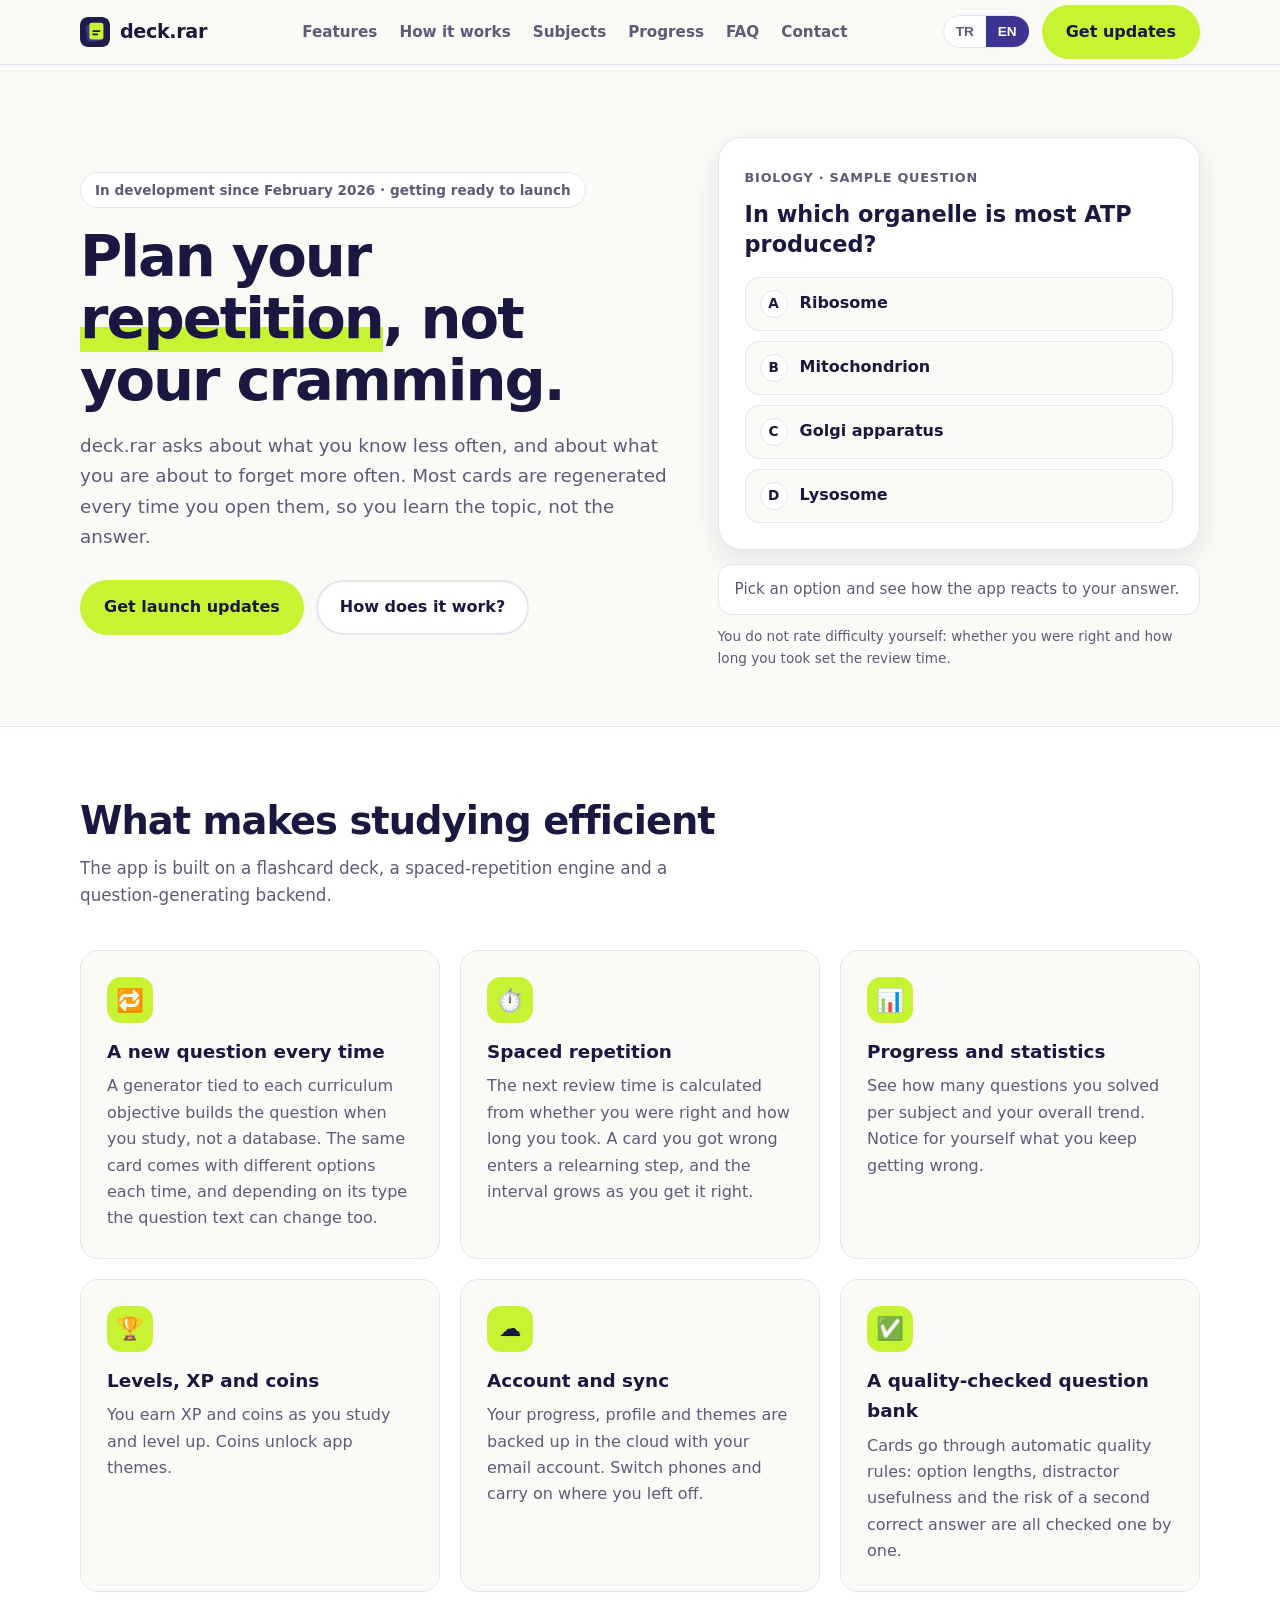
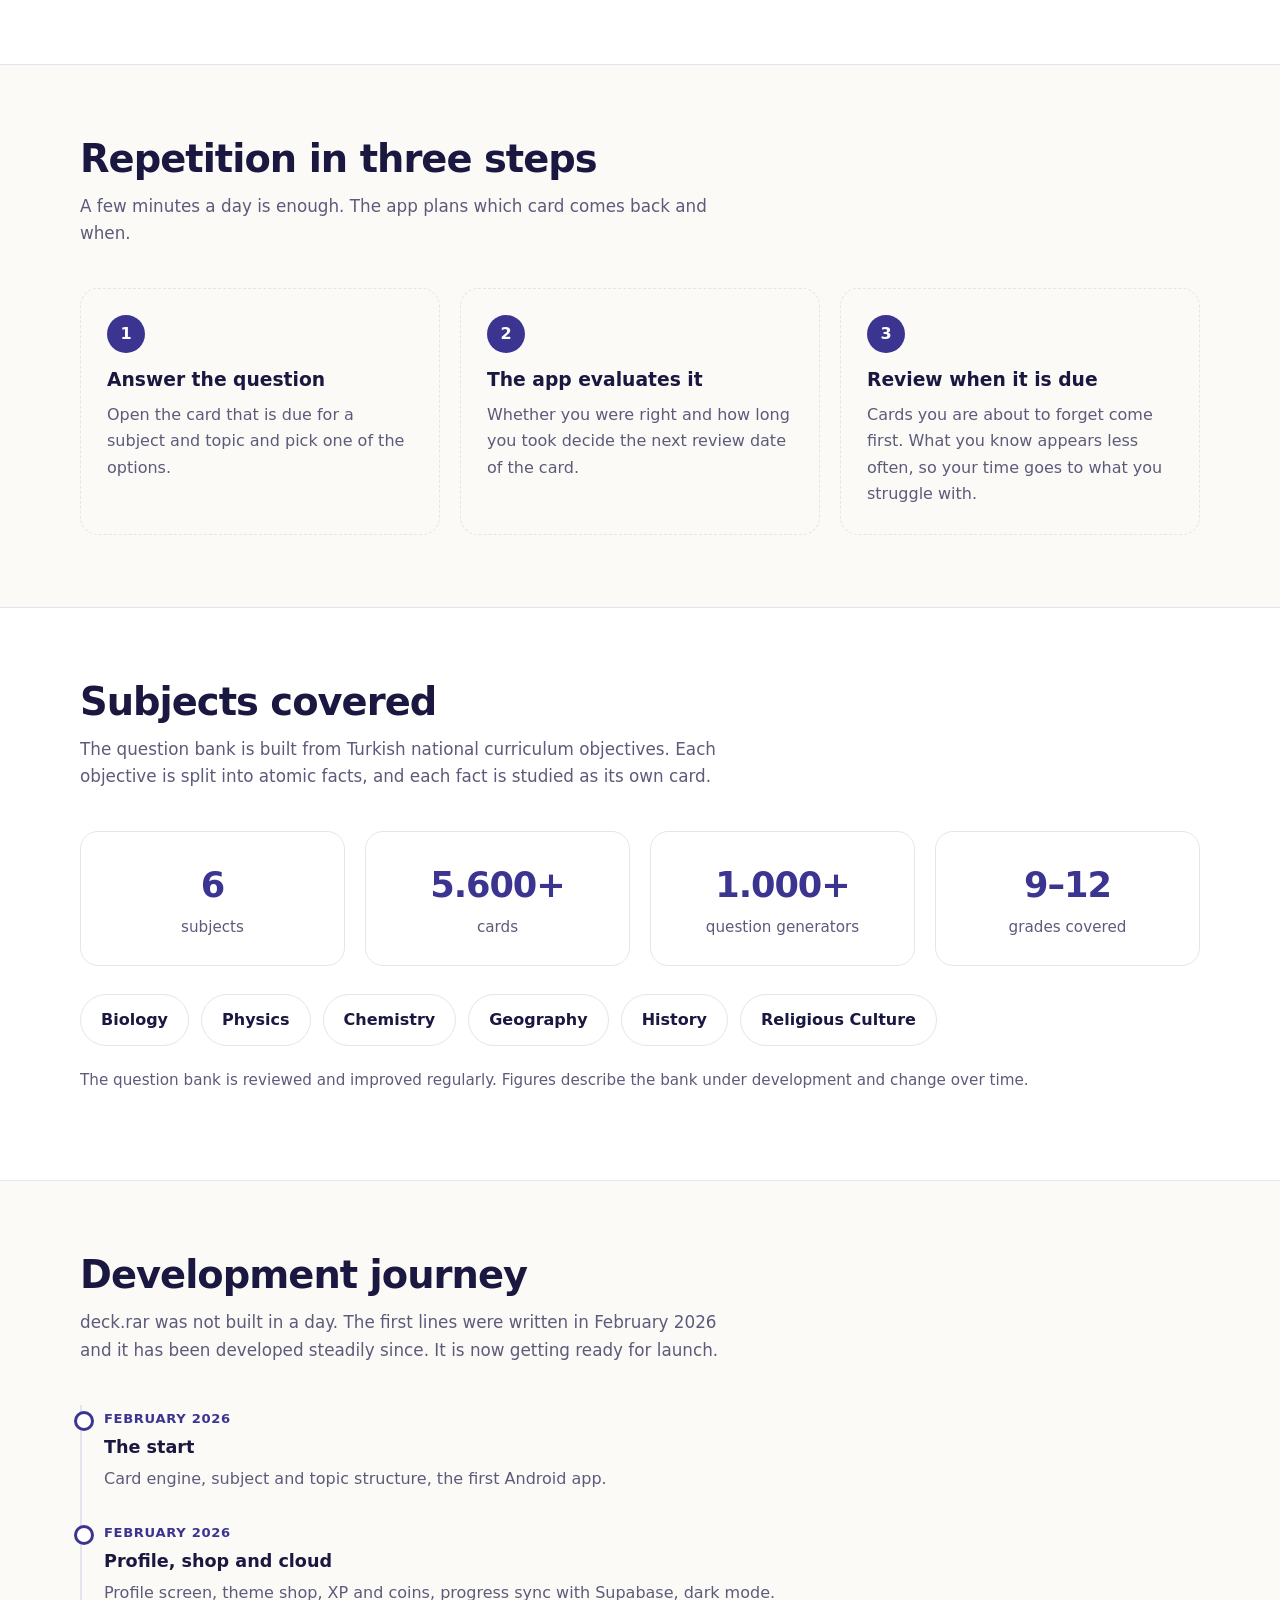
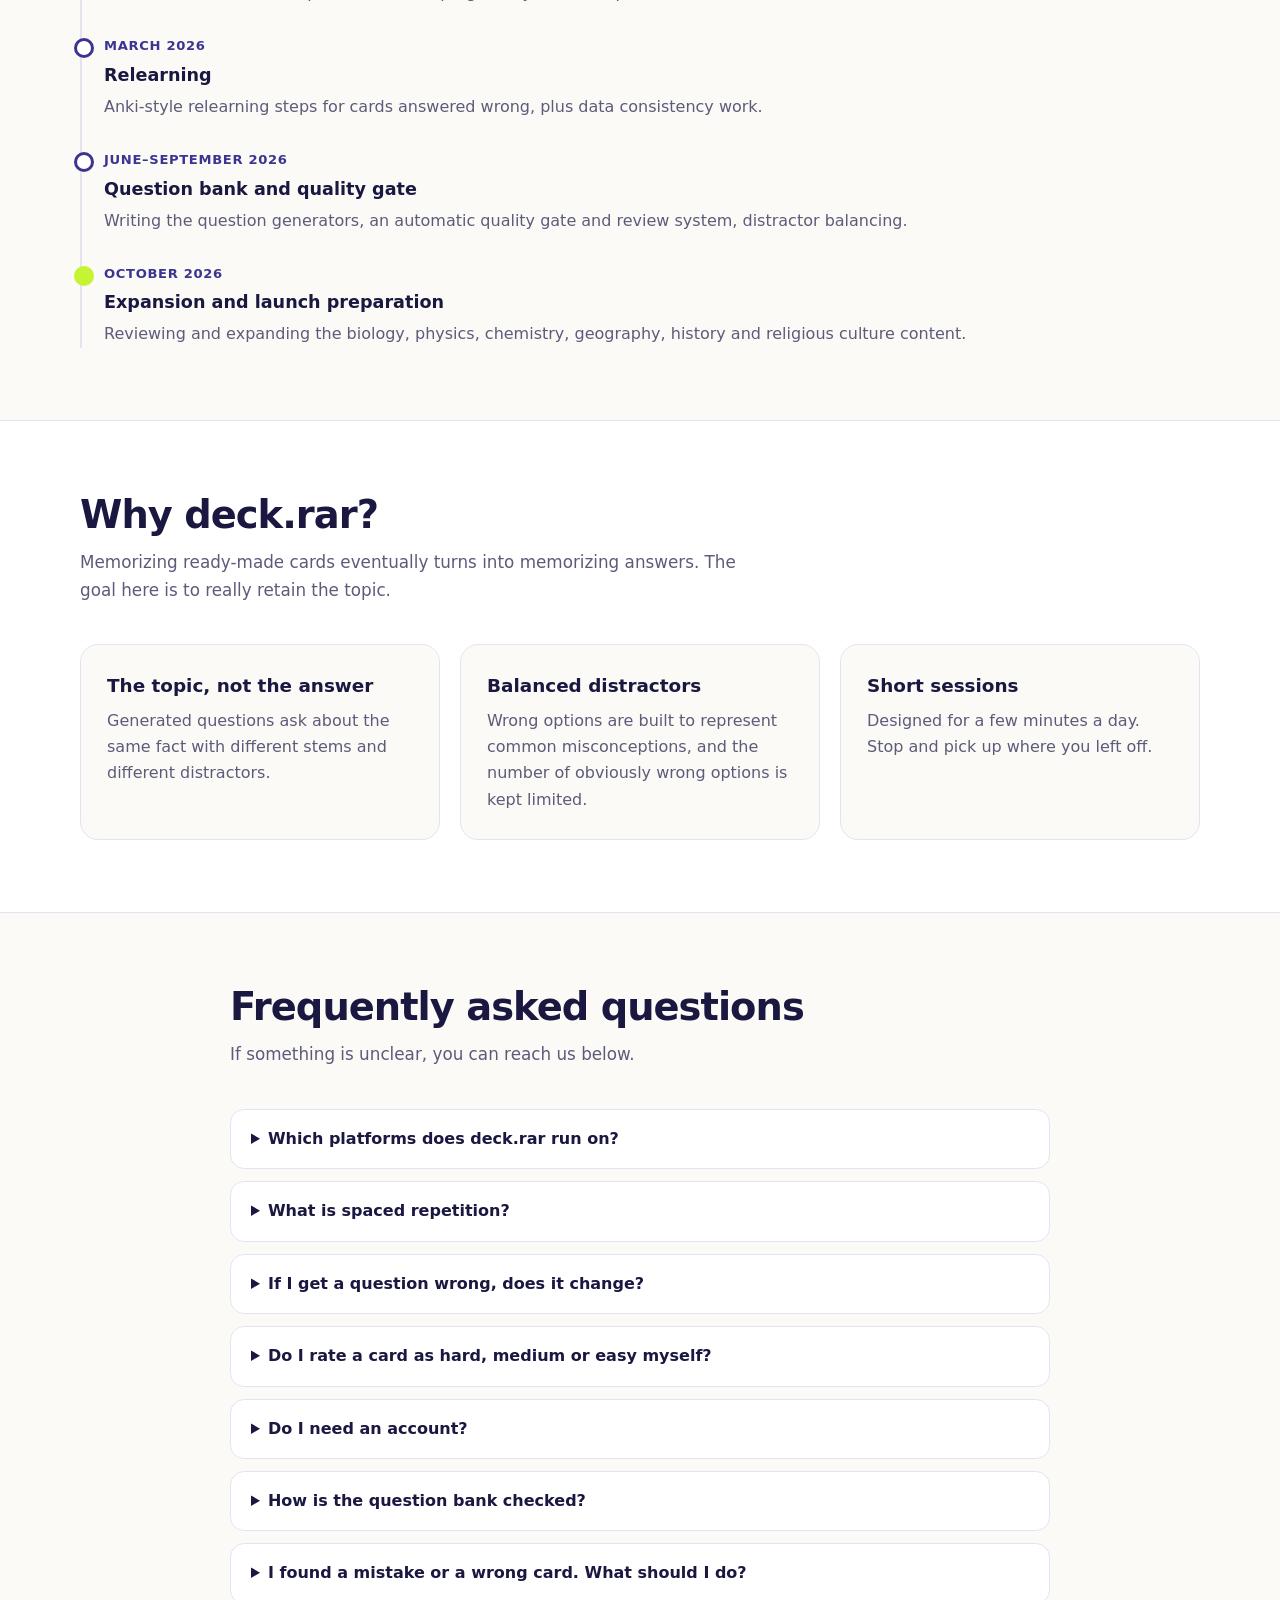
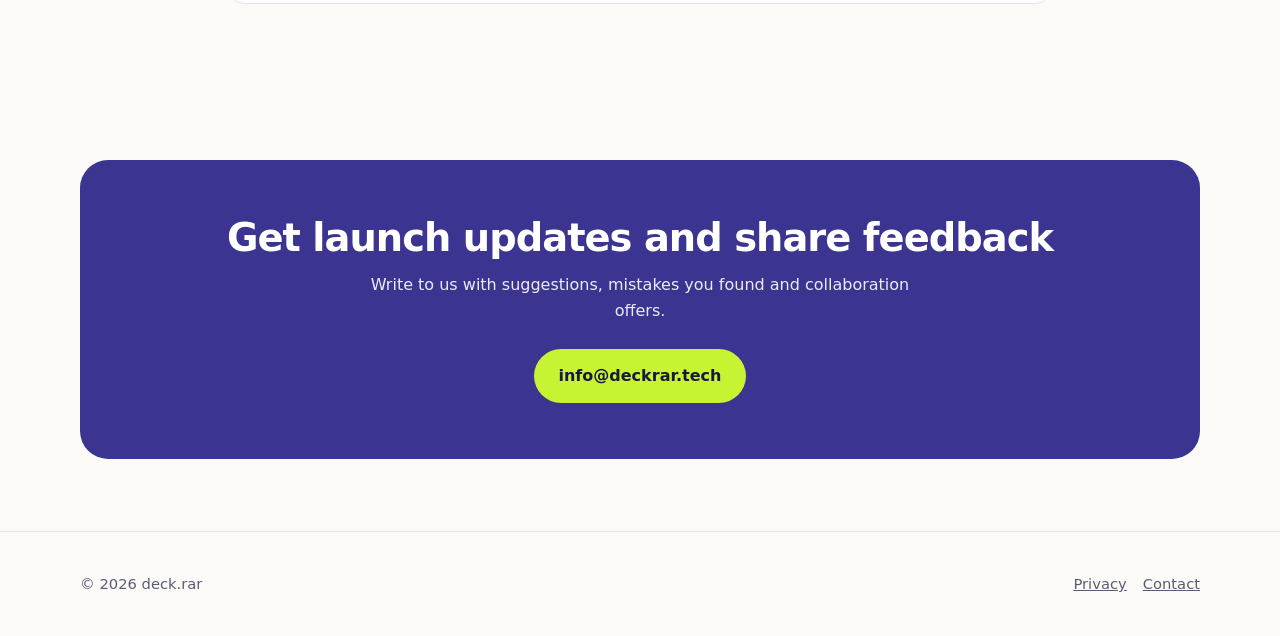
==== index.html @ 6bd80e9c "deck.rar tanıtım sitesi (TR/EN) Co-Authored-By: Claude Sonnet 5.5 <noreply@anthropic.com>" ====
<!doctype html>
<html lang="tr">
<head>
<meta charset="utf-8">
<meta name="viewport" content="width=device-width,initial-scale=1">
<title>deck.rar · YKS için aralıklı tekrar kartları</title>
<meta name="description" content="deck.rar, YKS'ye hazırlananlar için her seferinde yeniden üretilen sorularla aralıklı tekrar yapan Android flashcard uygulamasıdır.">
<link rel="icon" href="favicon.svg" type="image/svg+xml">
<link rel="canonical" href="https://deckrar.tech/">
<meta property="og:title" content="deck.rar · YKS için aralıklı tekrar kartları">
<meta property="og:description" content="Her tekrarda yeniden üretilen sorular, aralıklı tekrar, ilerleme takibi.">
<meta property="og:type" content="website">
<meta property="og:url" content="https://deckrar.tech/">
<link rel="stylesheet" href="style.css">
<script src="i18n.js" defer></script>
</head>
<body>
<header class="nav">
  <div class="wrap">
    <a class="logo" href="#top"><img src="favicon.svg" alt="">deck.rar</a>
    <nav><ul>
      <li><a href="#ozellikler" data-i18n="nav.features">Özellikler</a></li>
      <li><a href="#nasil" data-i18n="nav.how">Nasıl çalışır</a></li>
      <li><a href="#dersler" data-i18n="nav.subjects">Dersler</a></li>
      <li><a href="#gelisim" data-i18n="nav.journey">Gelişim</a></li>
      <li><a href="#sss" data-i18n="nav.faq">SSS</a></li>
      <li><a href="#iletisim" data-i18n="nav.contact">İletişim</a></li>
    </ul></nav>
    <div class="nav-right">
      <div class="lang" role="group" aria-label="Language">
        <button type="button" data-lang-btn="tr" aria-pressed="true">TR</button>
        <button type="button" data-lang-btn="en" aria-pressed="false">EN</button>
      </div>
      <a class="btn btn-primary" href="#iletisim" data-i18n="nav.cta">Haberdar ol</a>
    </div>
  </div>
</header>

<main id="top" class="wrap">
  <div class="hero">
    <div>
      <span class="eyebrow" data-i18n="hero.badge">Şubat 2026'dan beri geliştiriliyor · yayına hazırlanıyor</span>
      <h1><span data-i18n="hero.h1a">Ezberi değil, </span><em data-i18n="hero.h1b">tekrarı</em><span data-i18n="hero.h1c"> planla.</span></h1>
      <p class="lead" data-i18n="hero.lead">deck.rar, bildiğin konuyu seyrek, unutmaya yaklaştığın konuyu sık sorar. Kartların çoğu her açılışta yeniden üretilir, böylece cevabı değil konuyu öğrenirsin.</p>
      <div class="cta">
        <a class="btn btn-primary" href="#iletisim" data-i18n="hero.cta1">Gelişmelerden haberdar ol</a>
        <a class="btn btn-ghost" href="#nasil" data-i18n="hero.cta2">Nasıl çalışır?</a>
      </div>
    </div>
    <div class="demo">
      <div class="qcard" id="qcard">
        <span class="tag" data-i18n="demo.tag">Biyoloji · örnek soru</span>
        <p class="q" data-i18n="demo.q">ATP en çok hangi organelde üretilir?</p>
        <div class="opts" id="opts">
          <button type="button" class="opt" data-ok="0"><b>A</b><span data-i18n="demo.o1">Ribozom</span></button>
          <button type="button" class="opt" data-ok="1"><b>B</b><span data-i18n="demo.o2">Mitokondri</span></button>
          <button type="button" class="opt" data-ok="0"><b>C</b><span data-i18n="demo.o3">Golgi cisimciği</span></button>
          <button type="button" class="opt" data-ok="0"><b>D</b><span data-i18n="demo.o4">Lizozom</span></button>
        </div>
      </div>
      <div class="result" id="result" aria-live="polite" data-i18n="demo.idle">Bir şık seç. Uygulamanın cevabına nasıl tepki verdiğini gör.</div>
      <p class="rate-note" data-i18n="demo.note">Zorluğu sen işaretlemezsin: cevabın doğruluğu ve süresi tekrar zamanını belirler.</p>
    </div>
  </div>
</main>

<section class="alt" id="ozellikler">
  <div class="wrap">
    <h2 data-i18n="feat.h2">Çalışmayı verimli yapan şeyler</h2>
    <p class="sub" data-i18n="feat.sub">Uygulamanın temelinde kart destesi, aralıklı tekrar motoru ve soru üreten bir altyapı var.</p>
    <div class="grid">
      <div class="feat"><div class="ico">🔁</div><h3 data-i18n="f1.h">Her seferinde yeni soru</h3><p data-i18n="f1.p">Soruyu veritabanı değil, kazanıma bağlı bir üretici kod çalışma anında oluşturur. Aynı kart her açılışta farklı şıklarla gelir, kartın türüne göre soru metni de değişebilir.</p></div>
      <div class="feat"><div class="ico">⏱️</div><h3 data-i18n="f2.h">Aralıklı tekrar</h3><p data-i18n="f2.p">Her cevabın doğruluğuna ve süresine göre bir sonraki tekrar zamanı hesaplanır. Yanlış bildiğin kart yeniden öğrenme adımına girer, doğru bildikçe aralık uzar.</p></div>
      <div class="feat"><div class="ico">📊</div><h3 data-i18n="f3.h">İlerleme ve istatistik</h3><p data-i18n="f3.p">Ders bazında çözülen soru sayısını ve genel gidişini ekranda gör. Neyi sık yanlış yaptığını kendin fark et.</p></div>
      <div class="feat"><div class="ico">🏆</div><h3 data-i18n="f4.h">Seviye, XP ve coin</h3><p data-i18n="f4.p">Çalıştıkça XP ve coin kazanırsın, seviye atlarsın. Coin ile uygulama temalarını açabilirsin.</p></div>
      <div class="feat"><div class="ico">☁️</div><h3 data-i18n="f5.h">Hesap ve senkronizasyon</h3><p data-i18n="f5.p">E-posta hesabınla ilerlemen, profilin ve temaların bulutta yedeklenir. Telefon değiştirsen de kaldığın yerden devam edersin.</p></div>
      <div class="feat"><div class="ico">✅</div><h3 data-i18n="f6.h">Kalite kontrollü soru bankası</h3><p data-i18n="f6.p">Kartlar otomatik kalite kurallarından geçer: şık uzunlukları, çeldirici işlevi, ikinci doğru cevap riski gibi sorunlar tek tek denetlenir.</p></div>
    </div>
  </div>
</section>

<section id="nasil">
  <div class="wrap">
    <h2 data-i18n="how.h2">Üç adımda tekrar</h2>
    <p class="sub" data-i18n="how.sub">Her gün birkaç dakika yeter. Hangi kartın ne zaman geleceğini uygulama planlar.</p>
    <div class="steps">
      <div class="step"><h3 data-i18n="s1.h">Soruyu çöz</h3><p data-i18n="s1.p">Ders ve konuya göre sana sıra gelen kartı aç, şıklardan birini seç.</p></div>
      <div class="step"><h3 data-i18n="s2.h">Uygulama değerlendirir</h3><p data-i18n="s2.p">Doğru ya da yanlış olması ve ne kadar sürede cevapladığın, kartın bir sonraki tekrar tarihini belirler.</p></div>
      <div class="step"><h3 data-i18n="s3.h">Zamanı gelince tekrarla</h3><p data-i18n="s3.p">Unutmaya yaklaştığın kartlar öne gelir. Bildiklerin seyrekleşir, çalışma süren zorlandığın konulara gider.</p></div>
    </div>
  </div>
</section>

<section class="alt" id="dersler">
  <div class="wrap">
    <h2 data-i18n="sub.h2">Kapsanan dersler</h2>
    <p class="sub" data-i18n="sub.sub">Soru bankası MEB kazanımlarına göre kurulur. Her kazanım atomik olgulara bölünür ve bu olguların her biri ayrı bir kart olarak çalışılır.</p>
    <div class="stats">
      <div class="stat"><b>6</b><span data-i18n="st1">ders</span></div>
      <div class="stat"><b>5.600+</b><span data-i18n="st2">kart</span></div>
      <div class="stat"><b>1.000+</b><span data-i18n="st3">soru üretici</span></div>
      <div class="stat"><b>9–12</b><span data-i18n="st4">sınıf kazanımları</span></div>
    </div>
    <div class="chips" style="margin-top:28px">
      <span class="chip" data-i18n="sub.bio">Biyoloji</span><span class="chip" data-i18n="sub.phy">Fizik</span><span class="chip" data-i18n="sub.chem">Kimya</span>
      <span class="chip" data-i18n="sub.geo">Coğrafya</span><span class="chip" data-i18n="sub.hist">Tarih</span><span class="chip" data-i18n="sub.rel">Din Kültürü</span>
    </div>
    <p class="note" data-i18n="sub.note">Soru bankası düzenli olarak denetlenip iyileştirilir. Sayılar geliştirme aşamasındaki bankaya aittir ve zamanla değişir.</p>
  </div>
</section>

<section id="gelisim">
  <div class="wrap">
    <h2 data-i18n="j.h2">Gelişim süreci</h2>
    <p class="sub" data-i18n="j.sub">deck.rar bir günde yapılmış bir proje değil. İlk satırları Şubat 2026'da yazıldı ve düzenli olarak geliştirilmeye devam ediyor. Şu anda yayına hazırlık aşamasında.</p>
    <ol class="timeline">
      <li><span class="when" data-i18n="j1.d">Şubat 2026</span><h3 data-i18n="j1.h">Başlangıç</h3><p data-i18n="j1.p">Kart motoru, ders ve konu yapısı, ilk Android uygulaması.</p></li>
      <li><span class="when" data-i18n="j2.d">Şubat 2026</span><h3 data-i18n="j2.h">Profil, mağaza ve bulut</h3><p data-i18n="j2.p">Profil ekranı, tema mağazası, XP ve coin, Supabase ile ilerleme senkronizasyonu, koyu tema.</p></li>
      <li><span class="when" data-i18n="j3.d">Mart 2026</span><h3 data-i18n="j3.h">Yeniden öğrenme</h3><p data-i18n="j3.p">Yanlış bilinen kartlar için Anki tarzı yeniden öğrenme adımları ve veri tutarlılığı çalışmaları.</p></li>
      <li><span class="when" data-i18n="j4.d">Haziran–Eylül 2026</span><h3 data-i18n="j4.h">Soru bankası ve kalite kapısı</h3><p data-i18n="j4.p">Soru üreticilerinin yazılması, otomatik kalite kapısı ve inceleme sistemi, çeldirici dengeleme.</p></li>
      <li class="now"><span class="when" data-i18n="j5.d">Ekim 2026</span><h3 data-i18n="j5.h">Genişleme ve yayına hazırlık</h3><p data-i18n="j5.p">Biyoloji, fizik, kimya, coğrafya, tarih ve din kültürü içeriğinin denetimi ve genişletilmesi.</p></li>
    </ol>
  </div>
</section>

<section class="alt" id="neden">
  <div class="wrap">
    <h2 data-i18n="why.h2">Neden deck.rar?</h2>
    <p class="sub" data-i18n="why.sub">Hazır kartı ezberlemek bir noktada cevabı ezberlemeye dönüşür. Burada amaç konuyu gerçekten tutmak.</p>
    <div class="grid">
      <div class="feat"><h3 data-i18n="w1.h">Cevap değil konu</h3><p data-i18n="w1.p">Üretilen sorular aynı olguyu farklı köklerle ve farklı çeldiricilerle sorar.</p></div>
      <div class="feat"><h3 data-i18n="w2.h">Dengeli çeldiriciler</h3><p data-i18n="w2.p">Yanlış şıklar bilinen yanılgıları temsil edecek şekilde kurulur, "bariz yanlış" şık sayısı sınırlı tutulur.</p></div>
      <div class="feat"><h3 data-i18n="w3.h">Kısa oturumlar</h3><p data-i18n="w3.p">Günlük birkaç dakikalık çalışma için tasarlandı. Bırakıp kaldığın yerden devam edersin.</p></div>
    </div>
  </div>
</section>

<section id="sss">
  <div class="wrap" style="max-width:820px">
    <h2 data-i18n="faq.h2">Sık sorulanlar</h2>
    <p class="sub" data-i18n="faq.sub">Aklına takılan bir şey varsa aşağıdan ulaşabilirsin.</p>
    <details><summary data-i18n="q1">deck.rar hangi platformlarda çalışıyor?</summary><p data-i18n="a1">Şu an Android için geliştirilmektedir ve yayına hazırlanmaktadır. Çıkış duyurusu ve mağaza bağlantısı hazır olduğunda bu sayfada yer alacak.</p></details>
    <details><summary data-i18n="q2">Aralıklı tekrar nedir?</summary><p data-i18n="a2">Bir bilgiyi unutmaya yaklaştığın anda tekrar etmeye dayanan bir çalışma yöntemidir. Uygulama, cevabının doğruluğuna ve süresine göre her kartın bir sonraki gösterim zamanını hesaplar.</p></details>
    <details><summary data-i18n="q3">Yanlış bilirsem soru değişiyor mu?</summary><p data-i18n="a3">Kart aynı oturumda yeniden sorulur ve tekrar öğrenme aşamasına girer. Kart yeniden üretildiği için şıklar yeniden karışır. Soru metninin de değişip değişmeyeceği kartın türüne bağlıdır: bazı kartlar sabit bir soruyu, bazıları her seferinde farklı üretilmiş bir soruyu sorar.</p></details>
    <details><summary data-i18n="q4">Zor, orta, kolay seçeneğini ben mi işaretliyorum?</summary><p data-i18n="a4">Hayır. Cevabın doğru olup olmadığı ve ne kadar sürede verdiğin, kartın bir sonraki tekrar zamanını belirler.</p></details>
    <details><summary data-i18n="q5">Hesap açmam gerekiyor mu?</summary><p data-i18n-html="a5h">E-posta hesabı ilerlemeni, profilini ve temalarını bulutta yedeklemek için kullanılır. Ayrıntılar için <a href="gizlilik.html">gizlilik sayfasına</a> bakabilirsin.</p></details>
    <details><summary data-i18n="q6">Soru bankası nasıl denetleniyor?</summary><p data-i18n="a6">Kartlar otomatik kalite kurallarından geçer: şık uzunlukları, çeldirici işlevi, mutlak sözcük kullanımı gibi ölçütler her kart için kontrol edilir. Ayrıca kartlar anlamsal olarak da incelenir. Bir hata bulursan bize yaz.</p></details>
    <details><summary data-i18n="q7">Hata ya da yanlış bir kart gördüm, ne yapayım?</summary><p data-i18n-html="a7h">Kartın dersini, konusunu ve ekranda gördüğün metni <a href="mailto:info@deckrar.tech">info@deckrar.tech</a> adresine gönder, inceleyelim.</p></details>
  </div>
</section>

<section id="iletisim">
  <div class="wrap">
    <div class="final">
      <h2 data-i18n="c.h2">Çıkıştan haberdar ol, geri bildirimini paylaş</h2>
      <p data-i18n="c.p">Öneriler, bulduğun hatalar ve iş birliği teklifleri için bize yaz.</p>
      <a class="btn btn-primary" href="mailto:info@deckrar.tech">info@deckrar.tech</a>
    </div>
  </div>
</section>

<footer>
  <div class="wrap">
    <span>© <span id="yil">2026</span> deck.rar</span>
    <span><a href="gizlilik.html" data-i18n="foot.priv">Gizlilik</a><a href="#iletisim" data-i18n="foot.contact">İletişim</a></span>
  </div>
</footer>

<script>
(function(){
  var res=document.getElementById('result'), opts=document.querySelectorAll('.opt'), state='idle';
  function show(){
    var k=state==='right'?'demo.right':state==='wrong'?'demo.wrong':'demo.idle';
    res.textContent=window.DR?window.DR.t(k):res.textContent;
    res.className='result'+(state==='idle'?'':' '+state);
  }
  opts.forEach(function(o){
    o.addEventListener('click',function(){
      opts.forEach(function(x){x.classList.remove('right','wrong')});
      var ok=o.dataset.ok==='1';
      o.classList.add(ok?'right':'wrong');
      if(!ok){opts.forEach(function(x){if(x.dataset.ok==='1')x.classList.add('right')})}
      state=ok?'right':'wrong'; show();
    });
  });
  document.addEventListener('langchange',show);
  document.getElementById('yil').textContent=new Date().getFullYear();
})();
</script>
</body>
</html>
---- style.css ----
:root{--bg:#fbfaf6;--surface:#fff;--ink:#1a1840;--muted:#5d5b7a;--line:#e6e3f0;--brand:#3b3591;--brand-ink:#fff;--accent:#c6f432;--accent-ink:#1a1840;--shadow:0 10px 30px rgba(31,27,77,.10);--radius:18px}
@media (prefers-color-scheme:dark){:root:not([data-theme="light"]){--bg:#12112b;--surface:#1b1a3d;--ink:#f1f0fb;--muted:#a9a7c9;--line:#2c2a58;--brand:#8e87ff;--brand-ink:#12112b;--accent:#c6f432;--accent-ink:#12112b;--shadow:0 10px 30px rgba(0,0,0,.35)}}
:root[data-theme="dark"]{--bg:#12112b;--surface:#1b1a3d;--ink:#f1f0fb;--muted:#a9a7c9;--line:#2c2a58;--brand:#8e87ff;--brand-ink:#12112b;--accent:#c6f432;--accent-ink:#12112b;--shadow:0 10px 30px rgba(0,0,0,.35)}
*{box-sizing:border-box}html{scroll-behavior:smooth}
body{margin:0;background:var(--bg);color:var(--ink);font:16px/1.65 system-ui,-apple-system,"Segoe UI",Roboto,sans-serif;-webkit-font-smoothing:antialiased}
a{color:var(--brand)}img,svg{max-width:100%}
.wrap{width:min(1120px,100% - 32px);margin-inline:auto}
header.nav{position:sticky;top:0;z-index:10;background:color-mix(in srgb,var(--bg) 88%,transparent);backdrop-filter:blur(10px);border-bottom:1px solid var(--line)}
.nav .wrap{display:flex;align-items:center;justify-content:space-between;height:64px;gap:16px}
.logo{display:flex;align-items:center;gap:10px;font-weight:800;font-size:1.2rem;color:var(--ink);text-decoration:none;letter-spacing:-.02em}
.logo img{width:30px;height:30px;border-radius:8px}
.nav ul{display:flex;gap:22px;list-style:none;margin:0;padding:0}
.nav ul a{color:var(--muted);text-decoration:none;font-weight:600;font-size:.95rem}.nav ul a:hover{color:var(--ink)}
.btn{display:inline-flex;align-items:center;gap:8px;padding:12px 22px;border-radius:999px;font-weight:700;text-decoration:none;border:2px solid transparent;cursor:pointer;font-size:1rem}
.btn-primary{background:var(--accent);color:var(--accent-ink)}.btn-primary:hover{filter:brightness(.95)}
.btn-ghost{border-color:var(--line);color:var(--ink);background:var(--surface)}
.hero{padding:72px 0 56px;display:grid;grid-template-columns:1.1fr .9fr;gap:48px;align-items:center}
.eyebrow{display:inline-block;background:var(--surface);border:1px solid var(--line);color:var(--muted);padding:6px 14px;border-radius:999px;font-size:.85rem;font-weight:600}
h1{font-size:clamp(2.2rem,5vw,3.6rem);line-height:1.08;letter-spacing:-.035em;margin:18px 0}
h1 em{font-style:normal;background:linear-gradient(transparent 62%,var(--accent) 62%)}
.lead{font-size:1.15rem;color:var(--muted);max-width:52ch}
.cta{display:flex;flex-wrap:wrap;gap:12px;margin-top:28px}
.rate-note{font-size:.85rem;color:var(--muted);margin-top:10px;min-height:1.4em}
section{padding:72px 0}
section.alt{background:var(--surface);border-block:1px solid var(--line)}
h2{font-size:clamp(1.7rem,3.4vw,2.4rem);letter-spacing:-.025em;line-height:1.15;margin:0 0 12px}
.sub{color:var(--muted);max-width:62ch;margin:0 0 40px;font-size:1.05rem}
.grid{display:grid;gap:20px;grid-template-columns:repeat(3,1fr)}
.feat{background:var(--surface);border:1px solid var(--line);border-radius:var(--radius);padding:26px}
section.alt .feat{background:var(--bg)}
.ico{width:46px;height:46px;border-radius:14px;background:var(--accent);color:var(--accent-ink);display:grid;place-items:center;font-size:1.4rem;margin-bottom:14px}
.feat h3{margin:0 0 6px;font-size:1.15rem}.feat p{margin:0;color:var(--muted)}
.steps{counter-reset:s;display:grid;gap:20px;grid-template-columns:repeat(3,1fr)}
.step{position:relative;padding:26px;border-radius:var(--radius);border:1px dashed var(--line)}
.step::before{counter-increment:s;content:counter(s);display:grid;place-items:center;width:38px;height:38px;border-radius:50%;background:var(--brand);color:var(--brand-ink);font-weight:800;margin-bottom:12px}
.step h3{margin:0 0 6px}.step p{margin:0;color:var(--muted)}
.stats{display:grid;grid-template-columns:repeat(4,1fr);gap:20px}
.stat{text-align:center;padding:24px;border-radius:var(--radius);background:var(--surface);border:1px solid var(--line)}
.stat b{display:block;font-size:2.2rem;letter-spacing:-.03em;color:var(--brand)}.stat span{color:var(--muted);font-size:.95rem}
.chips{display:flex;flex-wrap:wrap;gap:12px}
.chip{padding:12px 20px;border-radius:999px;background:var(--surface);border:1px solid var(--line);font-weight:700}
.note{margin-top:22px;color:var(--muted);font-size:.95rem}
details{background:var(--surface);border:1px solid var(--line);border-radius:14px;padding:16px 20px;margin-bottom:12px}
details summary{cursor:pointer;font-weight:700}details p{margin:10px 0 0;color:var(--muted)}
.final{text-align:center;background:var(--brand);color:var(--brand-ink);border-radius:28px;padding:56px 24px}
.final h2{color:inherit}.final p{max-width:56ch;margin:0 auto 24px;opacity:.9}
footer{padding:40px 0;color:var(--muted);font-size:.92rem;border-top:1px solid var(--line)}
footer .wrap{display:flex;flex-wrap:wrap;justify-content:space-between;gap:12px}
footer a{color:var(--muted);margin-left:16px}
.doc{padding:56px 0;max-width:760px}.doc h1{font-size:2.2rem}.doc h2{font-size:1.35rem;margin-top:32px}.doc li{margin-bottom:6px}
.draft{background:color-mix(in srgb,var(--accent) 25%,var(--bg));border:1px solid var(--accent);border-radius:12px;padding:14px 18px;margin:20px 0;font-size:.95rem}
@media(max-width:860px){.hero{grid-template-columns:1fr;padding-top:40px}.grid,.steps{grid-template-columns:1fr}.stats{grid-template-columns:repeat(2,1fr)}.nav ul{display:none}}
@media(prefers-reduced-motion:reduce){html{scroll-behavior:auto}}

.nav-right{display:flex;align-items:center;gap:12px}
.lang{display:inline-flex;border:1px solid var(--line);border-radius:999px;overflow:hidden;background:var(--surface)}
.lang button{border:0;background:none;color:var(--muted);font-weight:700;padding:8px 12px;cursor:pointer;font-size:.85rem}
.lang button[aria-pressed="true"]{background:var(--brand);color:var(--brand-ink)}
.qcard{background:var(--surface);border:1px solid var(--line);border-radius:24px;padding:26px;box-shadow:var(--shadow)}
.tag{font-size:.8rem;font-weight:700;letter-spacing:.06em;text-transform:uppercase;color:var(--muted)}
.q{font-size:1.4rem;font-weight:700;line-height:1.3;margin:10px 0 18px}
.opts{display:grid;gap:10px}
.opt{display:flex;align-items:center;gap:12px;text-align:left;padding:12px 14px;border-radius:14px;border:1.5px solid var(--line);background:var(--bg);color:var(--ink);font:inherit;font-weight:600;cursor:pointer}
.opt b{display:grid;place-items:center;width:28px;height:28px;border-radius:50%;background:var(--surface);border:1px solid var(--line);font-size:.85rem}
.opt:hover{border-color:var(--brand)}
.opt.right{border-color:#2f9e44;background:color-mix(in srgb,#2f9e44 16%,var(--bg))}
.opt.wrong{border-color:#d6336c;background:color-mix(in srgb,#d6336c 14%,var(--bg))}
.result{margin-top:14px;padding:12px 16px;border-radius:14px;background:var(--surface);border:1px solid var(--line);color:var(--muted);font-size:.95rem;min-height:3.2em}
.result.right{border-color:#2f9e44;color:var(--ink)}.result.wrong{border-color:#d6336c;color:var(--ink)}
.rate-note{font-size:.85rem;color:var(--muted);margin:10px 0 0}
.timeline{list-style:none;margin:0;padding:0 0 0 22px;border-left:2px solid var(--line);display:grid;gap:26px}
.timeline li{position:relative}
.timeline li::before{content:"";position:absolute;left:-30px;top:6px;width:14px;height:14px;border-radius:50%;background:var(--surface);border:3px solid var(--brand)}
.timeline li.now::before{background:var(--accent);border-color:var(--accent)}
.timeline .when{font-size:.82rem;font-weight:700;letter-spacing:.05em;text-transform:uppercase;color:var(--brand)}
.timeline h3{margin:2px 0 4px;font-size:1.1rem}.timeline p{margin:0;color:var(--muted)}
@media(max-width:560px){.nav-right .btn{display:none}.nav .wrap{height:58px}}
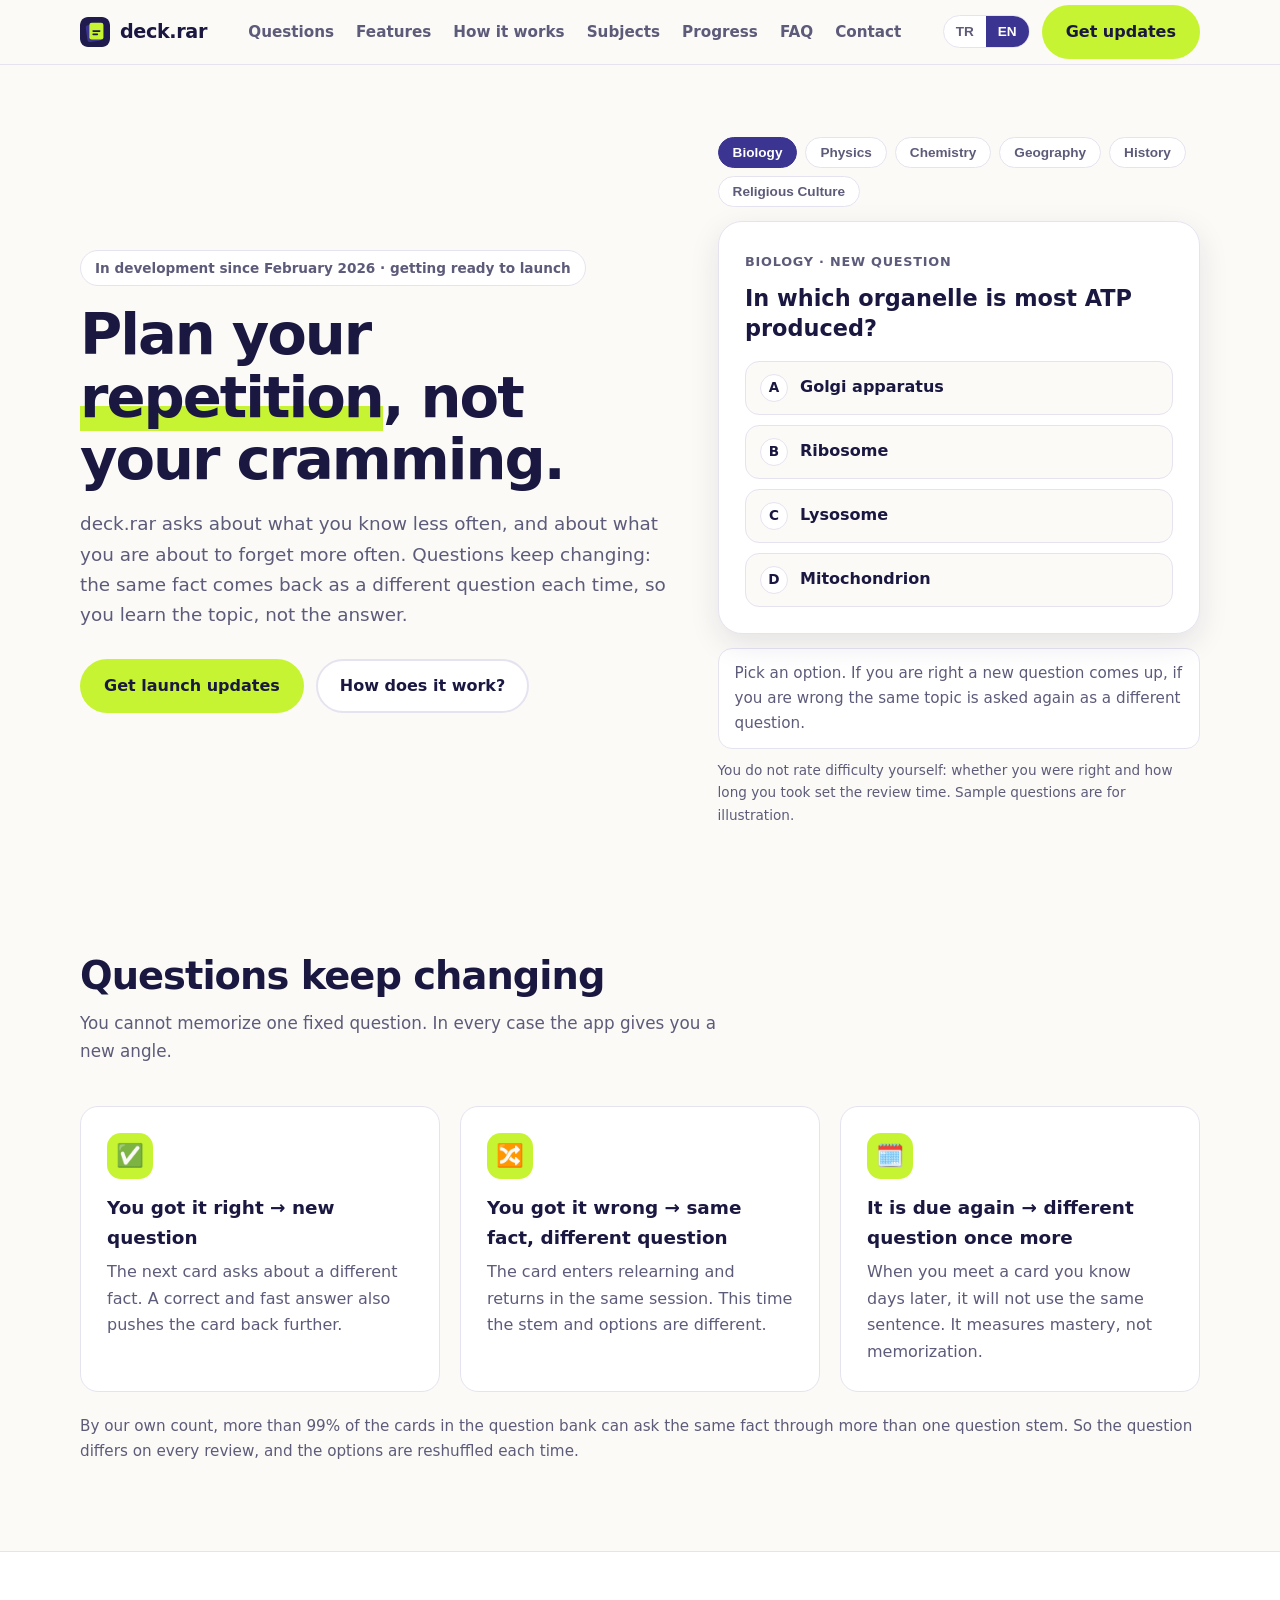
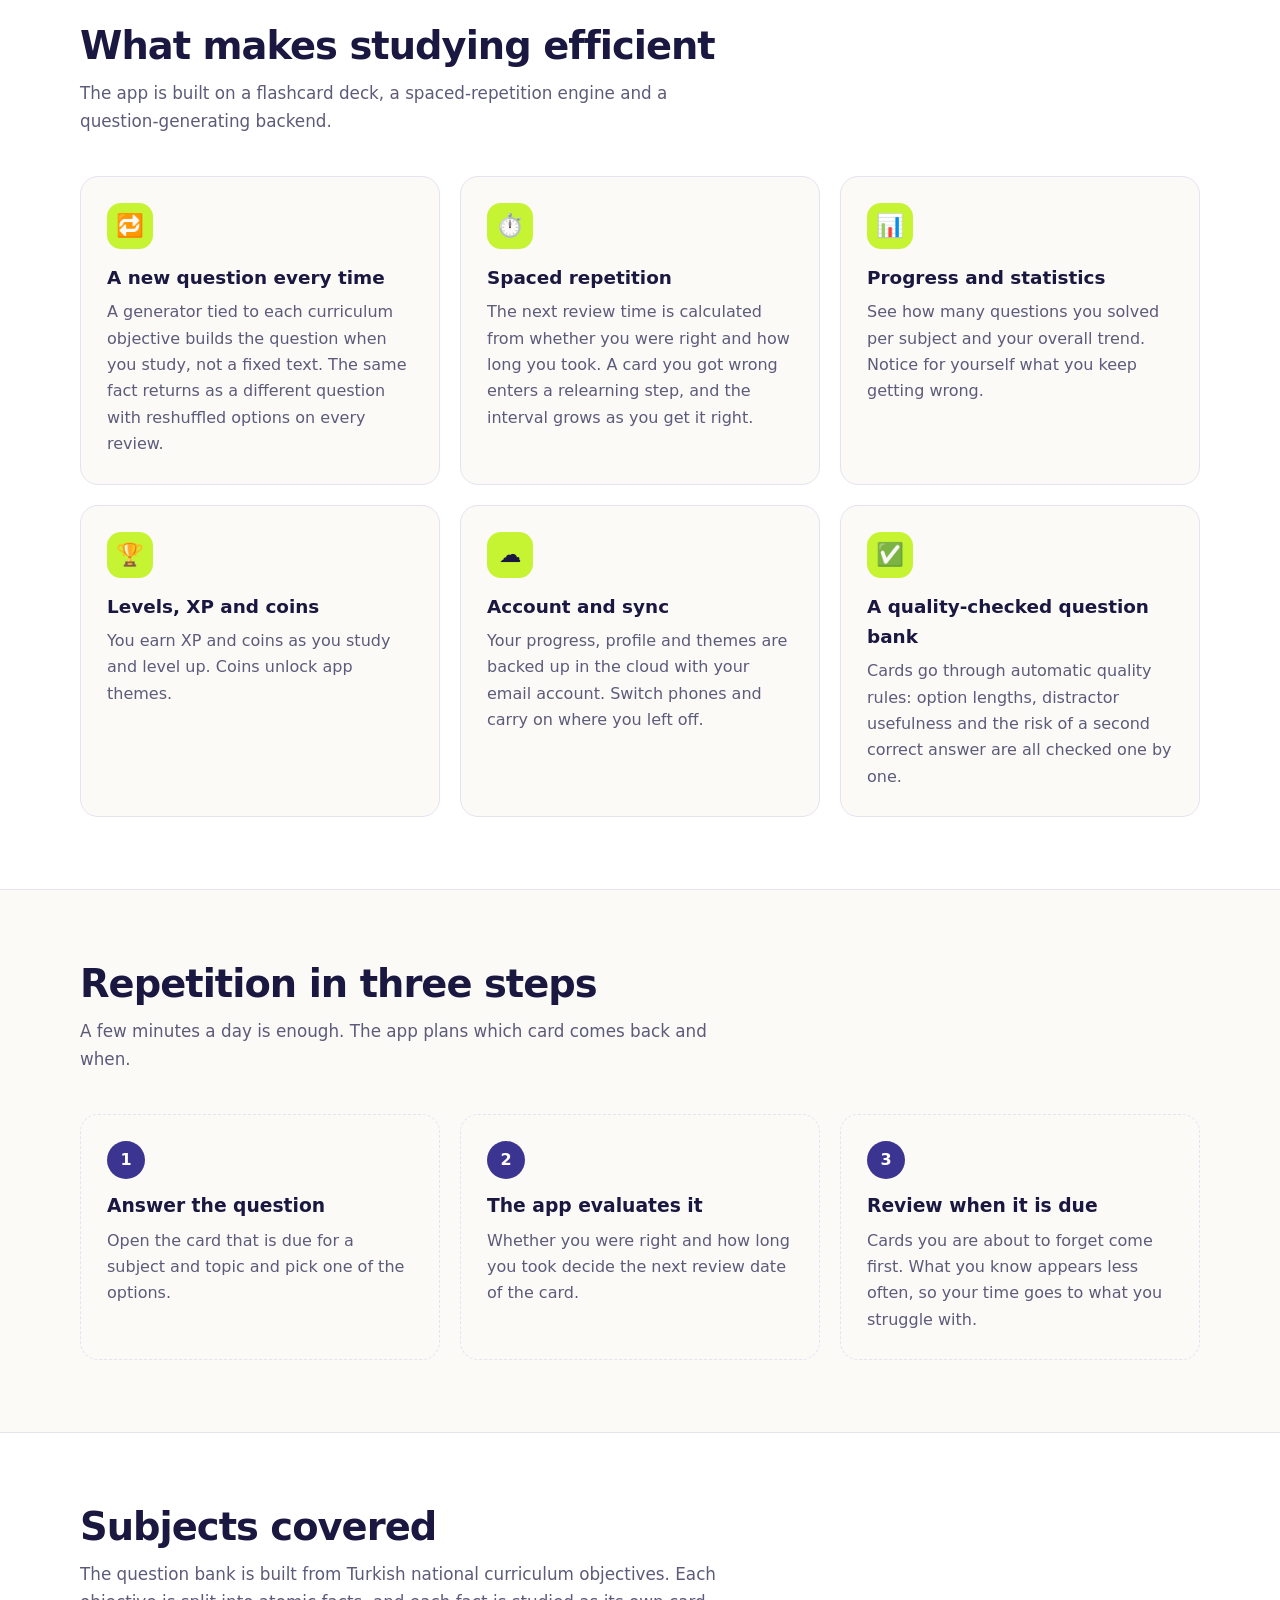
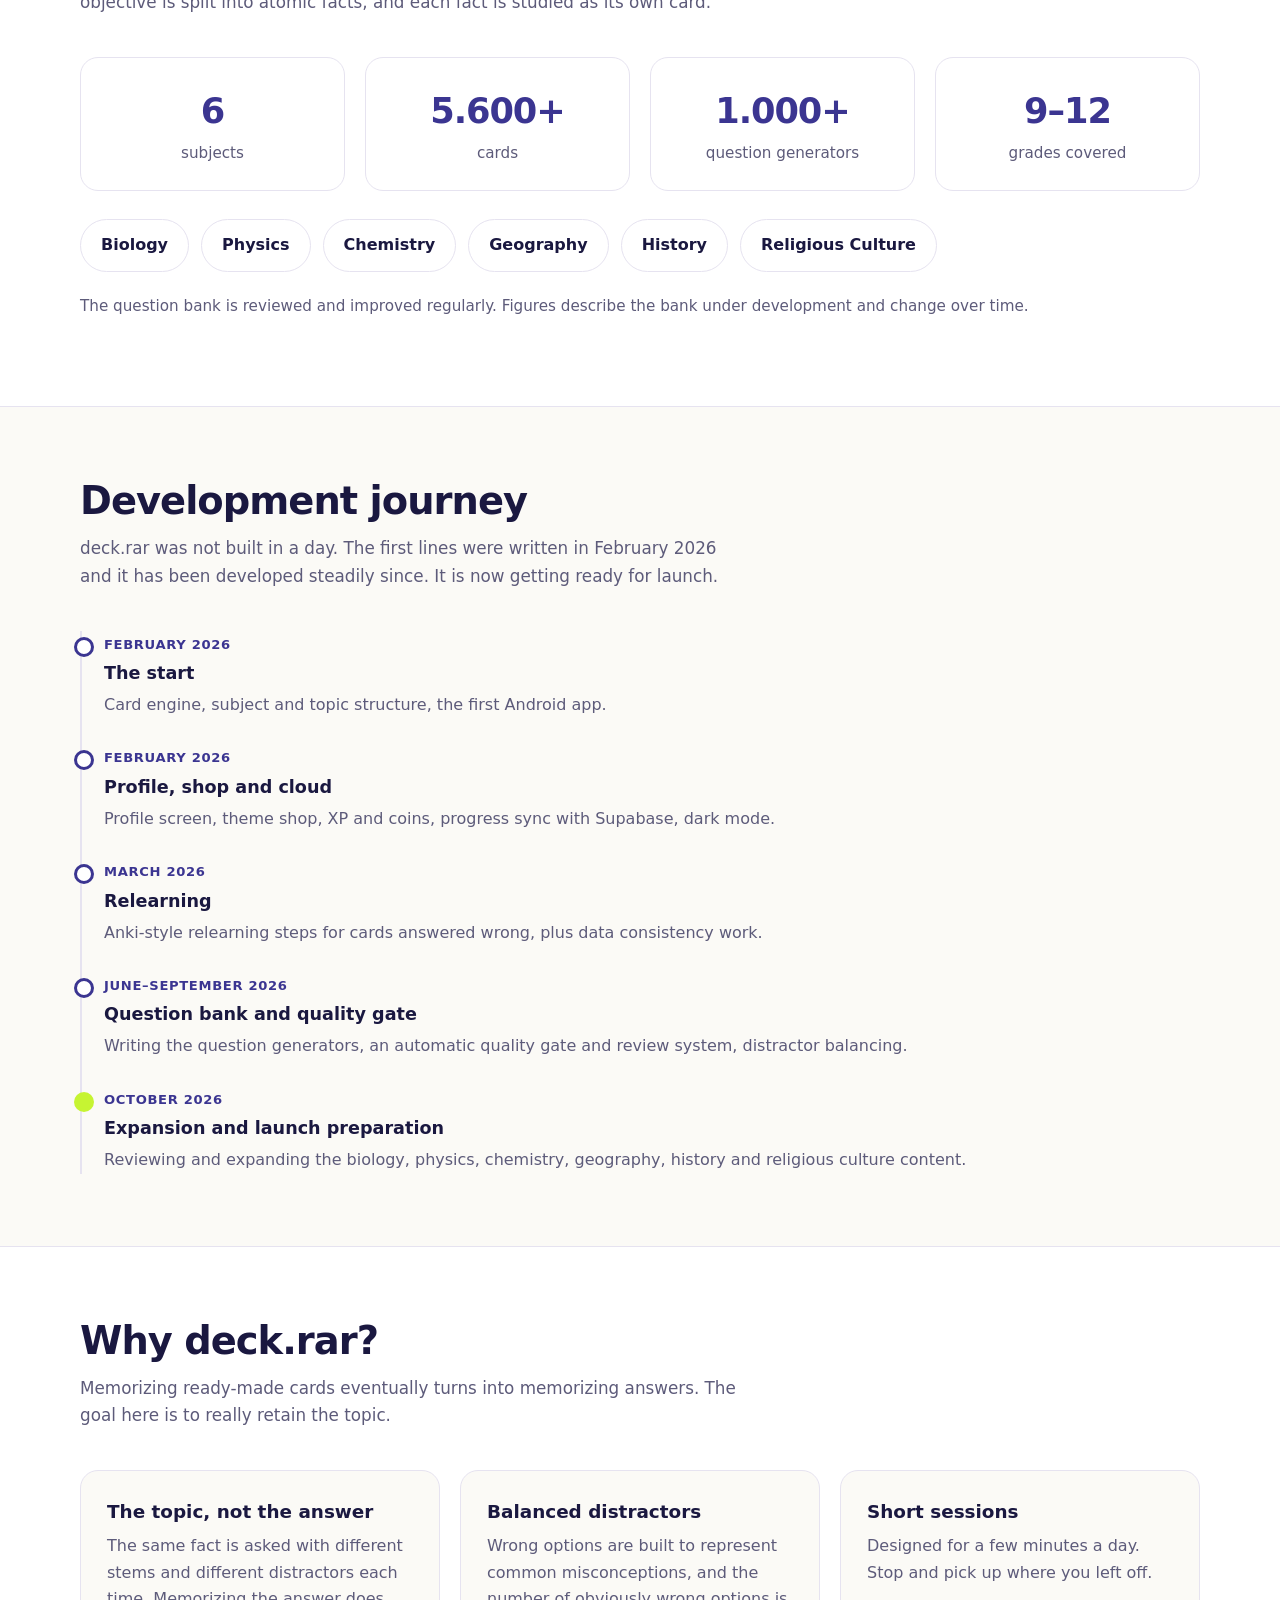
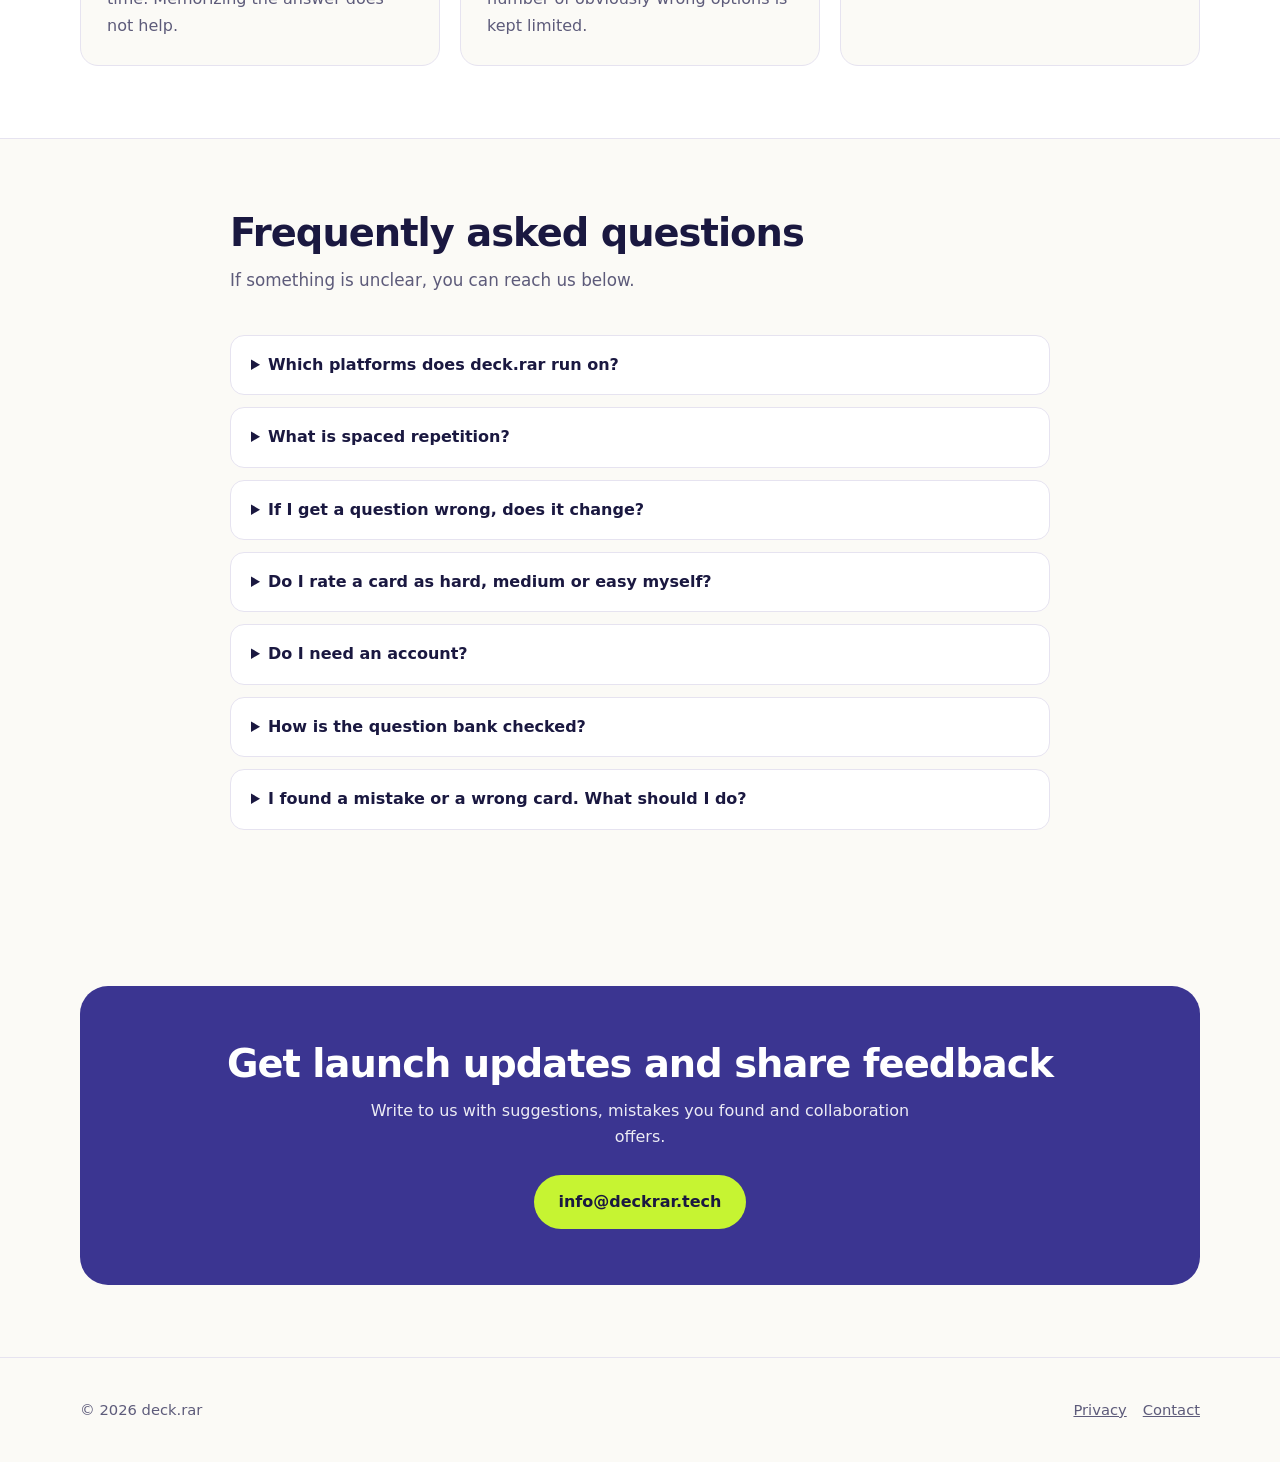
==== commit 48637c5a: "Demo: 6 ders, doğruda yeni soru, yanlışta aynı olgu farklı soru, animasyon; 'sorular hep değişir' bö" ====
--- a/index.html
+++ b/index.html
@@ -13,12 +13,14 @@
 <meta property="og:url" content="https://deckrar.tech/">
 <link rel="stylesheet" href="style.css">
 <script src="i18n.js" defer></script>
+<script src="demo.js" defer></script>
 </head>
 <body>
 <header class="nav">
   <div class="wrap">
     <a class="logo" href="#top"><img src="favicon.svg" alt="">deck.rar</a>
     <nav><ul>
+      <li><a href="#degisir" data-i18n="nav.changes">Sorular</a></li>
       <li><a href="#ozellikler" data-i18n="nav.features">Özellikler</a></li>
       <li><a href="#nasil" data-i18n="nav.how">Nasıl çalışır</a></li>
       <li><a href="#dersler" data-i18n="nav.subjects">Dersler</a></li>
@@ -48,21 +50,37 @@
       </div>
     </div>
     <div class="demo">
+      <div class="subj-tabs" role="group" aria-label="Ders / Subject">
+        <button type="button" data-subj="bio" aria-pressed="true" data-i18n="sub.bio">Biyoloji</button>
+        <button type="button" data-subj="fiz" aria-pressed="false" data-i18n="sub.phy">Fizik</button>
+        <button type="button" data-subj="kim" aria-pressed="false" data-i18n="sub.chem">Kimya</button>
+        <button type="button" data-subj="cog" aria-pressed="false" data-i18n="sub.geo">Coğrafya</button>
+        <button type="button" data-subj="tar" aria-pressed="false" data-i18n="sub.hist">Tarih</button>
+        <button type="button" data-subj="din" aria-pressed="false" data-i18n="sub.rel">Din Kültürü</button>
+      </div>
       <div class="qcard" id="qcard">
-        <span class="tag" data-i18n="demo.tag">Biyoloji · örnek soru</span>
-        <p class="q" data-i18n="demo.q">ATP en çok hangi organelde üretilir?</p>
-        <div class="opts" id="opts">
-          <button type="button" class="opt" data-ok="0"><b>A</b><span data-i18n="demo.o1">Ribozom</span></button>
-          <button type="button" class="opt" data-ok="1"><b>B</b><span data-i18n="demo.o2">Mitokondri</span></button>
-          <button type="button" class="opt" data-ok="0"><b>C</b><span data-i18n="demo.o3">Golgi cisimciği</span></button>
-          <button type="button" class="opt" data-ok="0"><b>D</b><span data-i18n="demo.o4">Lizozom</span></button>
-        </div>
+        <span class="tag" id="qtag"></span>
+        <p class="q" id="qtext"></p>
+        <div class="opts" id="opts"></div>
       </div>
-      <div class="result" id="result" aria-live="polite" data-i18n="demo.idle">Bir şık seç. Uygulamanın cevabına nasıl tepki verdiğini gör.</div>
-      <p class="rate-note" data-i18n="demo.note">Zorluğu sen işaretlemezsin: cevabın doğruluğu ve süresi tekrar zamanını belirler.</p>
+      <div class="result" id="result" aria-live="polite"></div>
+      <p class="rate-note" data-i18n="demo.note">Zorluğu sen işaretlemezsin: cevabın doğruluğu ve süresi tekrar zamanını belirler. Örnek sorular tanıtım içindir.</p>
     </div>
   </div>
 </main>
+
+<section id="degisir">
+  <div class="wrap">
+    <h2 data-i18n="al.h2">Sorular hep değişir</h2>
+    <p class="sub" data-i18n="al.sub">Aynı soruyu iki kez ezberleyemezsin. Her durumda uygulama sana yeni bir bakış açısı verir.</p>
+    <div class="grid">
+      <div class="feat"><div class="ico">✅</div><h3 data-i18n="al1.h">Doğru bildin → yeni soru</h3><p data-i18n="al1.p">Sıradaki kart farklı bir olguyu sorar. Doğru ve hızlı cevap kartın dönüşünü de geciktirir.</p></div>
+      <div class="feat"><div class="ico">🔀</div><h3 data-i18n="al2.h">Yanlış bildin → aynı olgu, farklı soru</h3><p data-i18n="al2.p">Kart tekrar öğrenme aşamasına girer ve aynı oturumda yeniden gelir. Bu sefer soru kökü ve şıklar farklıdır.</p></div>
+      <div class="feat"><div class="ico">🗓️</div><h3 data-i18n="al3.h">Tekrar vakti geldi → yine farklı soru</h3><p data-i18n="al3.p">Bildiğin kartı günler sonra gördüğünde de aynı cümleyle karşılaşmazsın. Ezber değil, konu hakimiyeti ölçülür.</p></div>
+    </div>
+    <p class="note" data-i18n="al.note">Ölçümümüze göre soru bankasındaki kartların %99'undan fazlasında aynı olgu birden çok soru köküyle sorulabiliyor. Bu yüzden her tekrarda soru farklı gelir, şıklar ise her seferinde yeniden karışır.</p>
+  </div>
+</section>
 
 <section class="alt" id="ozellikler">
   <div class="wrap">
@@ -166,26 +184,6 @@
   </div>
 </footer>
 
-<script>
-(function(){
-  var res=document.getElementById('result'), opts=document.querySelectorAll('.opt'), state='idle';
-  function show(){
-    var k=state==='right'?'demo.right':state==='wrong'?'demo.wrong':'demo.idle';
-    res.textContent=window.DR?window.DR.t(k):res.textContent;
-    res.className='result'+(state==='idle'?'':' '+state);
-  }
-  opts.forEach(function(o){
-    o.addEventListener('click',function(){
-      opts.forEach(function(x){x.classList.remove('right','wrong')});
-      var ok=o.dataset.ok==='1';
-      o.classList.add(ok?'right':'wrong');
-      if(!ok){opts.forEach(function(x){if(x.dataset.ok==='1')x.classList.add('right')})}
-      state=ok?'right':'wrong'; show();
-    });
-  });
-  document.addEventListener('langchange',show);
-  document.getElementById('yil').textContent=new Date().getFullYear();
-})();
-</script>
+<script>document.getElementById('yil').textContent=new Date().getFullYear();</script>
 </body>
 </html>
--- a/style.css
+++ b/style.css
@@ -75,3 +75,21 @@
 .timeline .when{font-size:.82rem;font-weight:700;letter-spacing:.05em;text-transform:uppercase;color:var(--brand)}
 .timeline h3{margin:2px 0 4px;font-size:1.1rem}.timeline p{margin:0;color:var(--muted)}
 @media(max-width:560px){.nav-right .btn{display:none}.nav .wrap{height:58px}}
+
+.demo{perspective:1100px}
+.subj-tabs{display:flex;flex-wrap:wrap;gap:8px;margin-bottom:14px}
+.subj-tabs button{border:1px solid var(--line);background:var(--surface);color:var(--muted);padding:7px 14px;border-radius:999px;font-weight:700;font-size:.85rem;cursor:pointer}
+.subj-tabs button[aria-pressed="true"]{background:var(--brand);color:var(--brand-ink);border-color:var(--brand)}
+.qcard{transition:transform .32s ease,opacity .32s ease;will-change:transform}
+.qcard.leave{transform:translateX(-60px) rotate(-2deg);opacity:0}
+.qcard.enter{transform:translateX(60px);opacity:0;transition:none}
+.qcard.shake{animation:shake .5s}
+.qcard.flipout{transform:rotateY(90deg);opacity:.2}
+.qcard.flipin{transform:rotateY(-90deg);opacity:.2;transition:none}
+@keyframes shake{0%,100%{transform:translateX(0)}15%{transform:translateX(-10px)}30%{transform:translateX(9px)}45%{transform:translateX(-7px)}60%{transform:translateX(5px)}80%{transform:translateX(-2px)}}
+.opt.right{animation:pop .35s}
+@keyframes pop{50%{transform:scale(1.03)}}
+@media(prefers-reduced-motion:reduce){.qcard,.qcard.shake,.opt.right{animation:none;transition:none}}
+.hero>*{min-width:0}
+.opt span,.q,.tag{overflow-wrap:anywhere}
+.opt{width:100%}
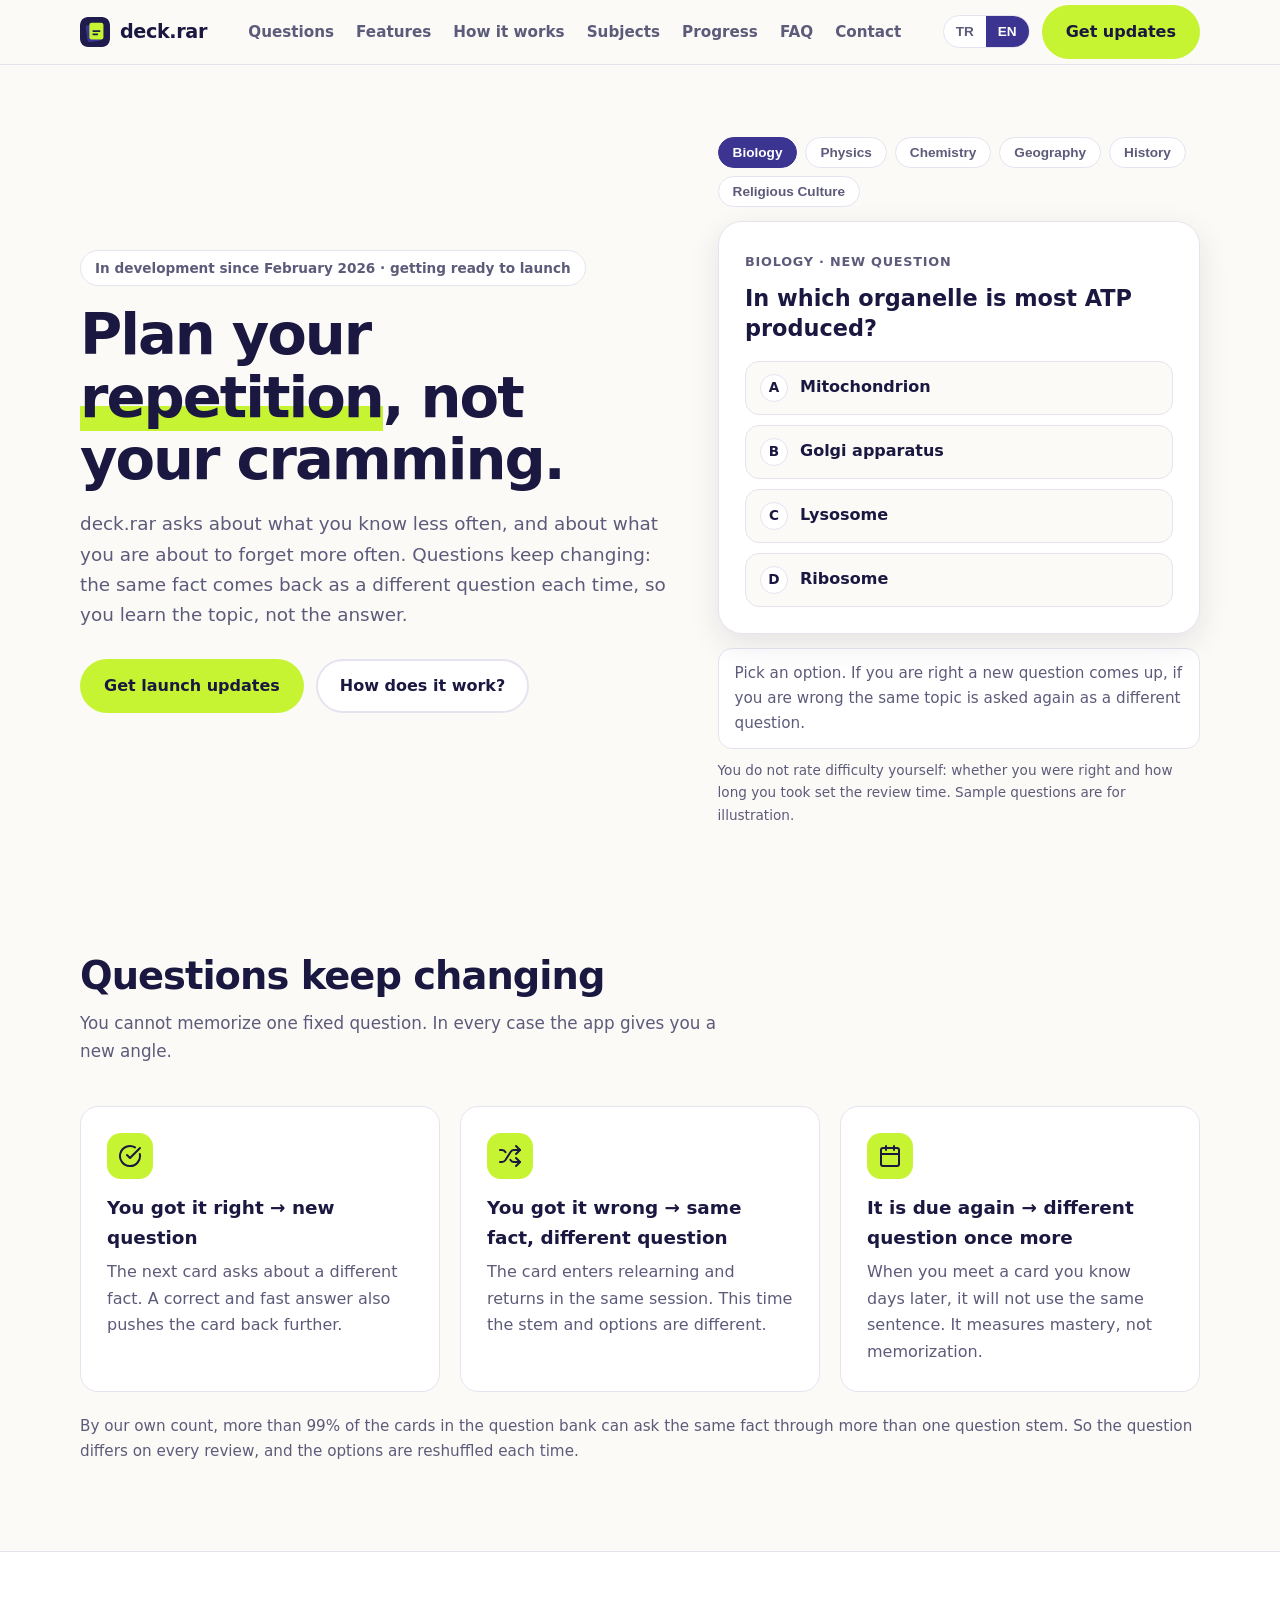
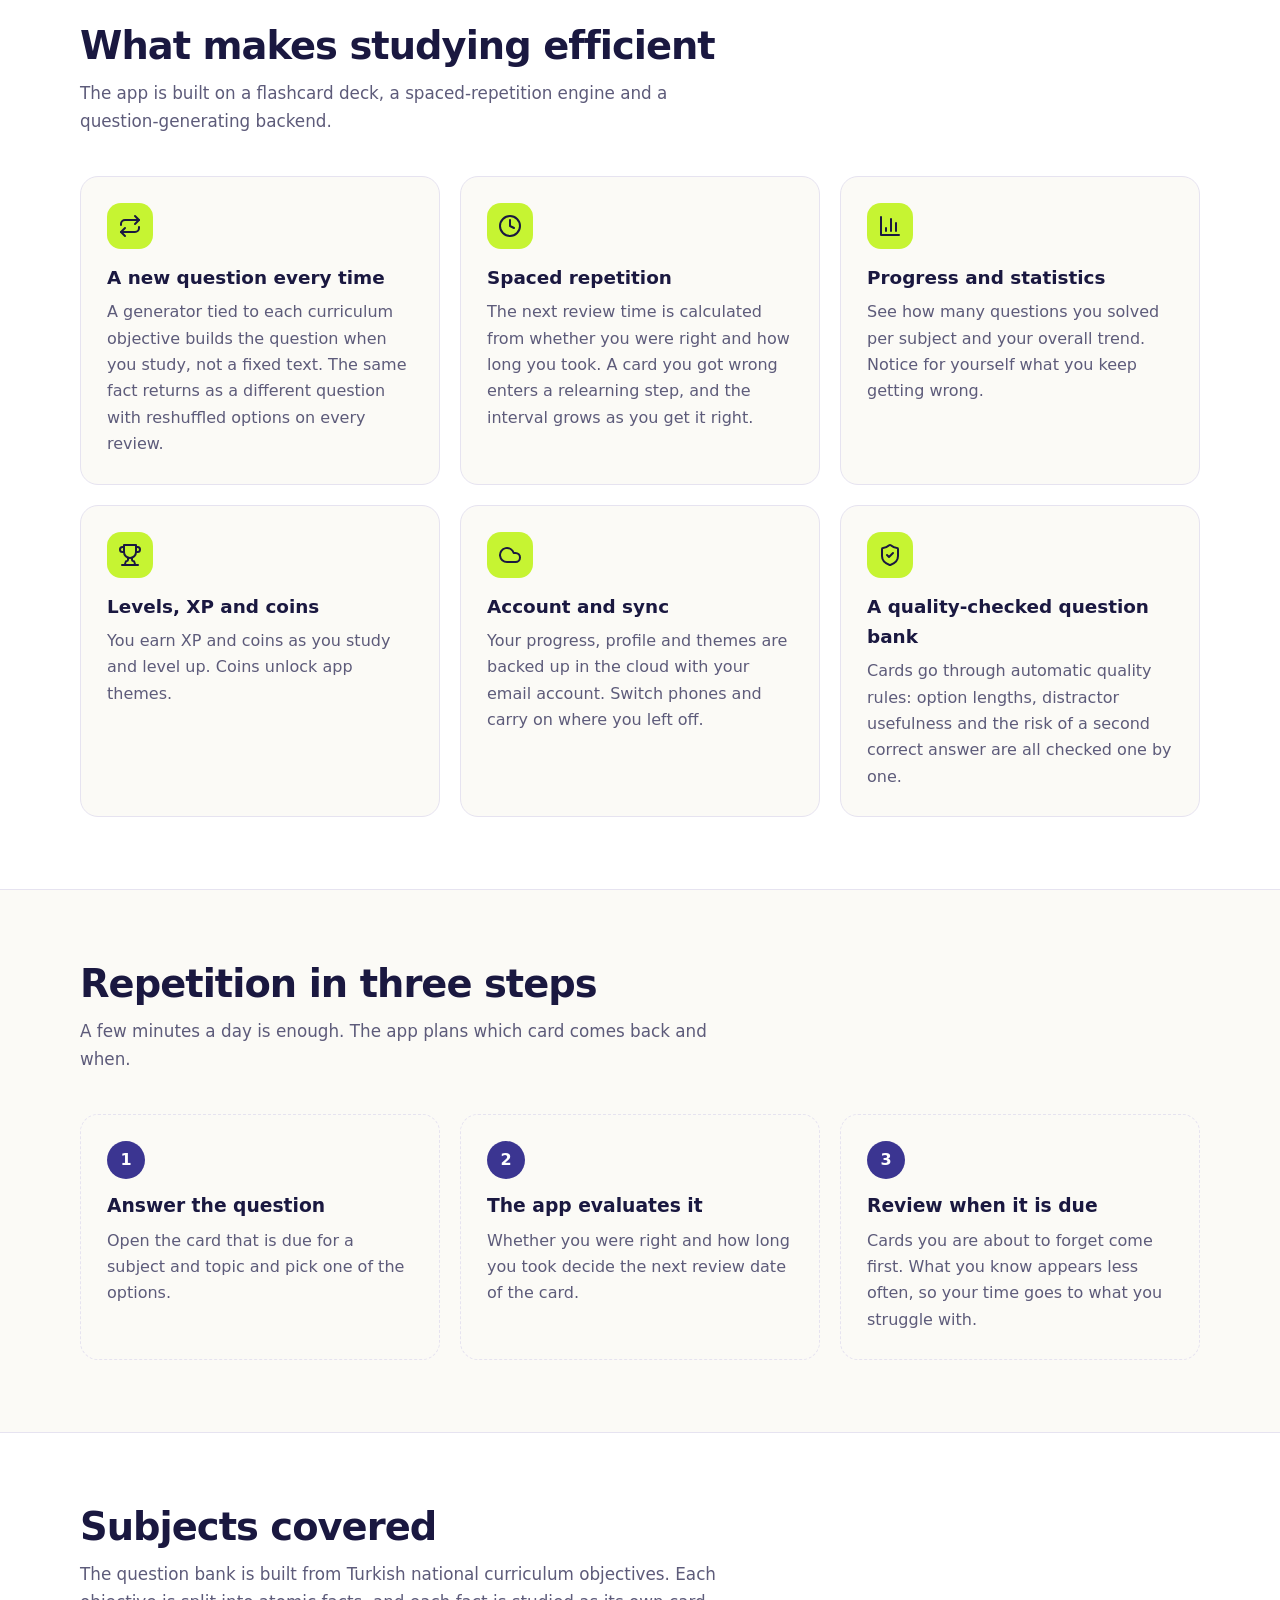
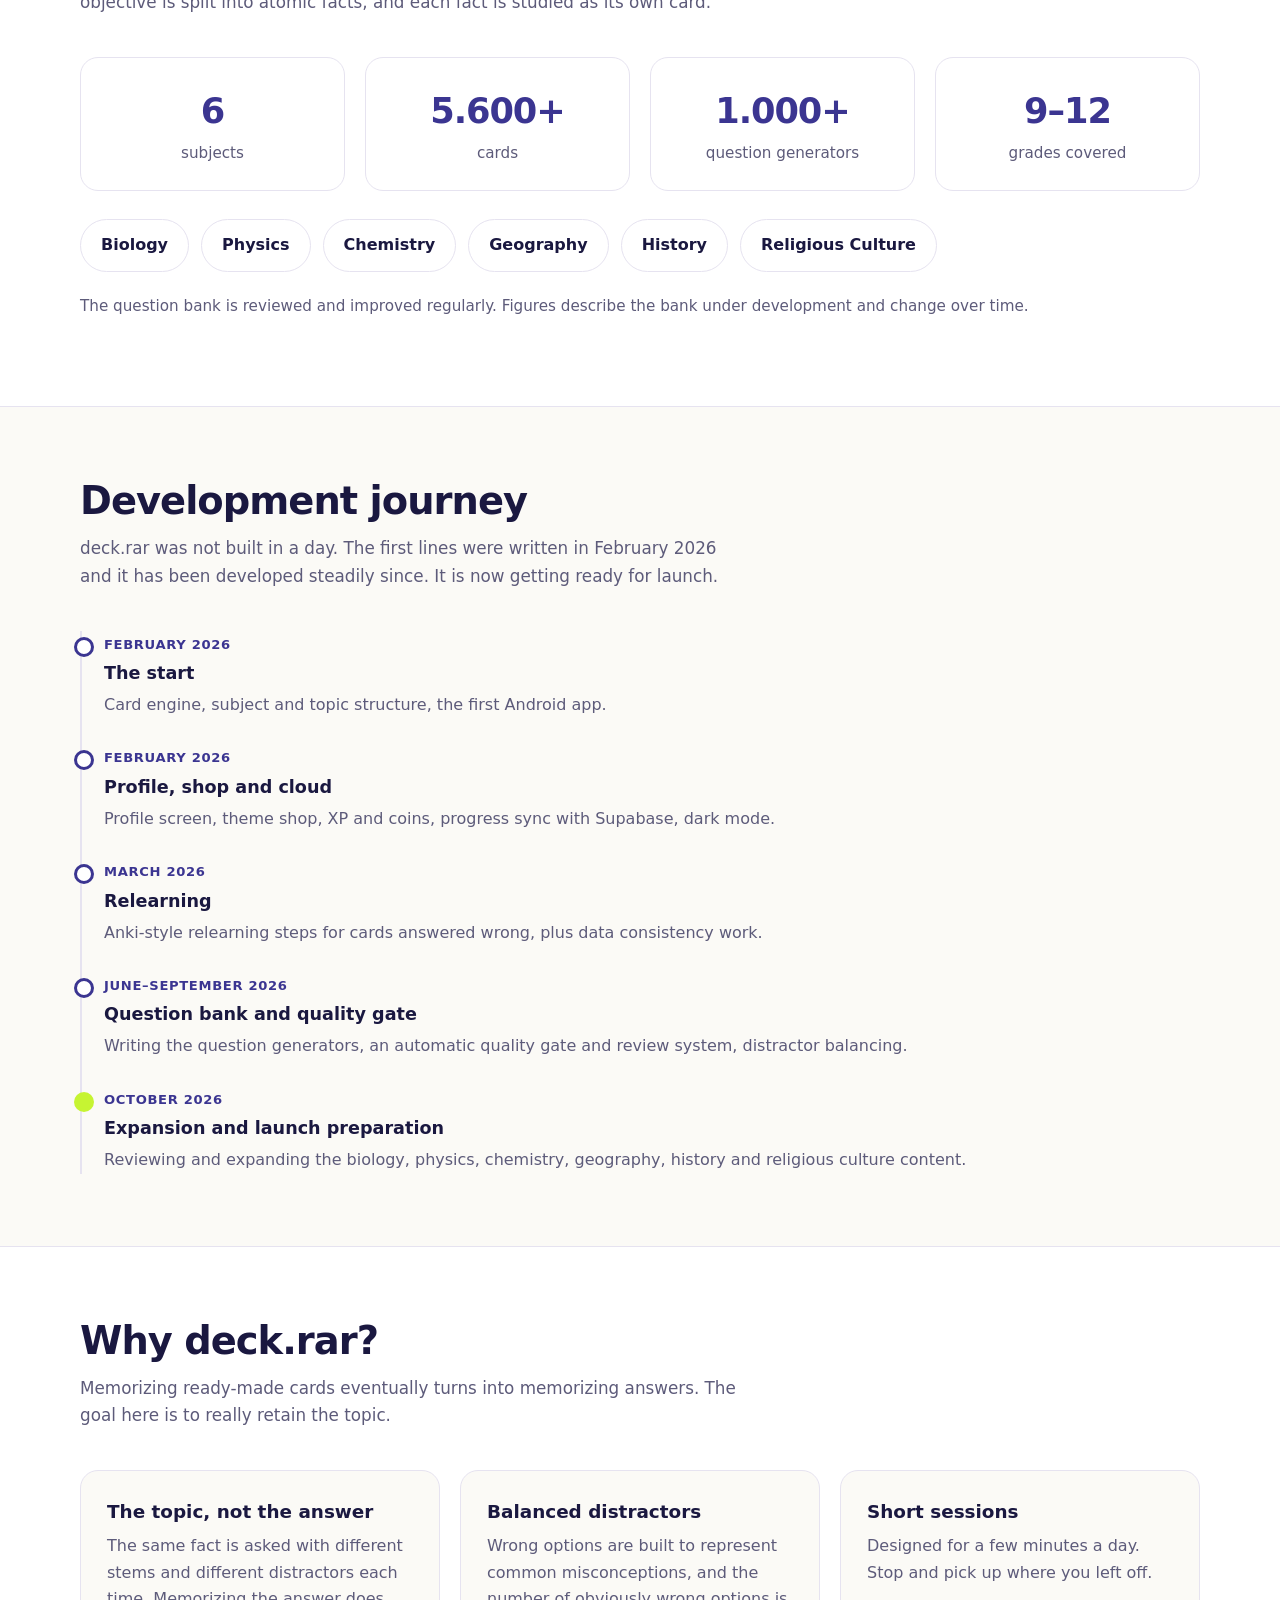
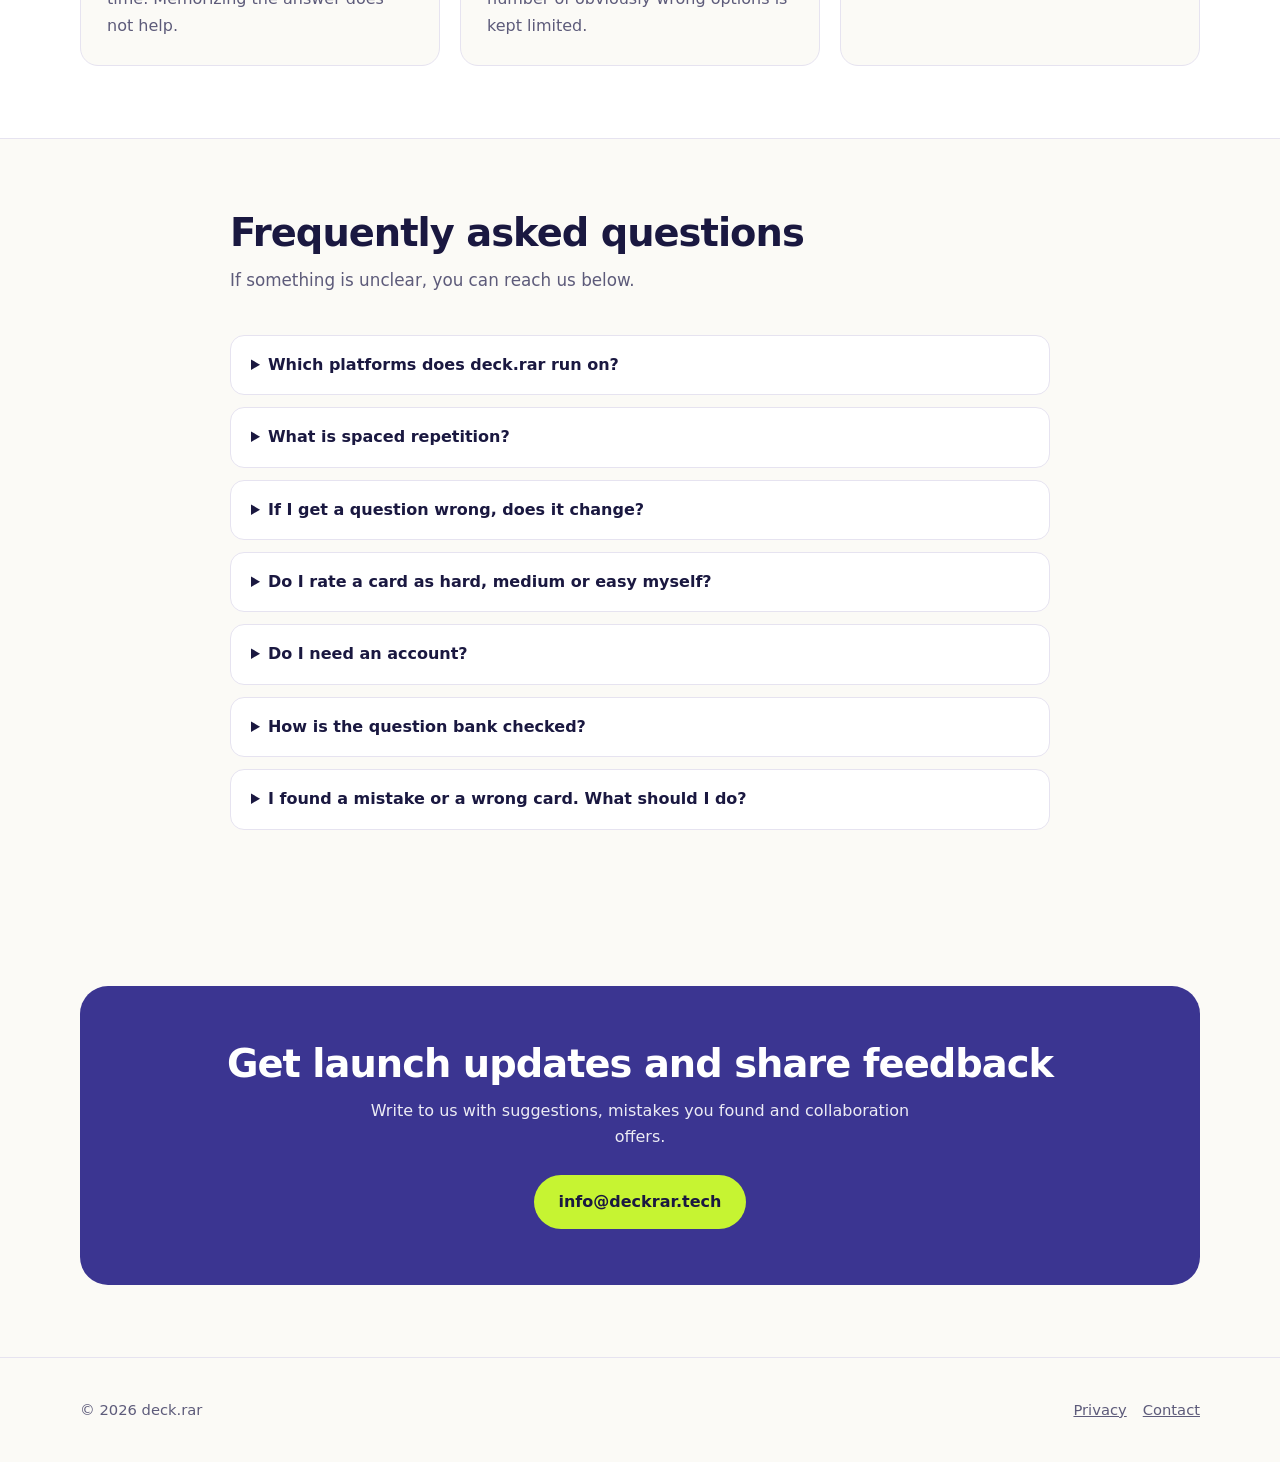
==== commit 3fa59902: "Emoji yerine SVG ikonlar Co-Authored-By: Claude Sonnet 5.5 <noreply@anthropic.com>" ====
--- a/index.html
+++ b/index.html
@@ -74,9 +74,9 @@
     <h2 data-i18n="al.h2">Sorular hep değişir</h2>
     <p class="sub" data-i18n="al.sub">Aynı soruyu iki kez ezberleyemezsin. Her durumda uygulama sana yeni bir bakış açısı verir.</p>
     <div class="grid">
-      <div class="feat"><div class="ico">✅</div><h3 data-i18n="al1.h">Doğru bildin → yeni soru</h3><p data-i18n="al1.p">Sıradaki kart farklı bir olguyu sorar. Doğru ve hızlı cevap kartın dönüşünü de geciktirir.</p></div>
-      <div class="feat"><div class="ico">🔀</div><h3 data-i18n="al2.h">Yanlış bildin → aynı olgu, farklı soru</h3><p data-i18n="al2.p">Kart tekrar öğrenme aşamasına girer ve aynı oturumda yeniden gelir. Bu sefer soru kökü ve şıklar farklıdır.</p></div>
-      <div class="feat"><div class="ico">🗓️</div><h3 data-i18n="al3.h">Tekrar vakti geldi → yine farklı soru</h3><p data-i18n="al3.p">Bildiğin kartı günler sonra gördüğünde de aynı cümleyle karşılaşmazsın. Ezber değil, konu hakimiyeti ölçülür.</p></div>
+      <div class="feat"><div class="ico"><svg viewBox="0 0 24 24" width="24" height="24" aria-hidden="true" focusable="false"><path d="M21.801 10A10 10 0 1 1 17 3.335"/><path d="m9 11 3 3L22 4"/></svg></div><h3 data-i18n="al1.h">Doğru bildin → yeni soru</h3><p data-i18n="al1.p">Sıradaki kart farklı bir olguyu sorar. Doğru ve hızlı cevap kartın dönüşünü de geciktirir.</p></div>
+      <div class="feat"><div class="ico"><svg viewBox="0 0 24 24" width="24" height="24" aria-hidden="true" focusable="false"><path d="m18 14 4 4-4 4"/><path d="m18 2 4 4-4 4"/><path d="M2 18h1.973a4 4 0 0 0 3.3-1.7l5.454-8.6a4 4 0 0 1 3.3-1.7H22"/><path d="M2 6h1.972a4 4 0 0 1 3.6 2.2"/><path d="M22 18h-6.041a4 4 0 0 1-3.3-1.8l-.359-.45"/></svg></div><h3 data-i18n="al2.h">Yanlış bildin → aynı olgu, farklı soru</h3><p data-i18n="al2.p">Kart tekrar öğrenme aşamasına girer ve aynı oturumda yeniden gelir. Bu sefer soru kökü ve şıklar farklıdır.</p></div>
+      <div class="feat"><div class="ico"><svg viewBox="0 0 24 24" width="24" height="24" aria-hidden="true" focusable="false"><path d="M8 2v4"/><path d="M16 2v4"/><rect width="18" height="18" x="3" y="4" rx="2"/><path d="M3 10h18"/></svg></div><h3 data-i18n="al3.h">Tekrar vakti geldi → yine farklı soru</h3><p data-i18n="al3.p">Bildiğin kartı günler sonra gördüğünde de aynı cümleyle karşılaşmazsın. Ezber değil, konu hakimiyeti ölçülür.</p></div>
     </div>
     <p class="note" data-i18n="al.note">Ölçümümüze göre soru bankasındaki kartların %99'undan fazlasında aynı olgu birden çok soru köküyle sorulabiliyor. Bu yüzden her tekrarda soru farklı gelir, şıklar ise her seferinde yeniden karışır.</p>
   </div>
@@ -87,12 +87,12 @@
     <h2 data-i18n="feat.h2">Çalışmayı verimli yapan şeyler</h2>
     <p class="sub" data-i18n="feat.sub">Uygulamanın temelinde kart destesi, aralıklı tekrar motoru ve soru üreten bir altyapı var.</p>
     <div class="grid">
-      <div class="feat"><div class="ico">🔁</div><h3 data-i18n="f1.h">Her seferinde yeni soru</h3><p data-i18n="f1.p">Soruyu veritabanı değil, kazanıma bağlı bir üretici kod çalışma anında oluşturur. Aynı kart her açılışta farklı şıklarla gelir, kartın türüne göre soru metni de değişebilir.</p></div>
-      <div class="feat"><div class="ico">⏱️</div><h3 data-i18n="f2.h">Aralıklı tekrar</h3><p data-i18n="f2.p">Her cevabın doğruluğuna ve süresine göre bir sonraki tekrar zamanı hesaplanır. Yanlış bildiğin kart yeniden öğrenme adımına girer, doğru bildikçe aralık uzar.</p></div>
-      <div class="feat"><div class="ico">📊</div><h3 data-i18n="f3.h">İlerleme ve istatistik</h3><p data-i18n="f3.p">Ders bazında çözülen soru sayısını ve genel gidişini ekranda gör. Neyi sık yanlış yaptığını kendin fark et.</p></div>
-      <div class="feat"><div class="ico">🏆</div><h3 data-i18n="f4.h">Seviye, XP ve coin</h3><p data-i18n="f4.p">Çalıştıkça XP ve coin kazanırsın, seviye atlarsın. Coin ile uygulama temalarını açabilirsin.</p></div>
-      <div class="feat"><div class="ico">☁️</div><h3 data-i18n="f5.h">Hesap ve senkronizasyon</h3><p data-i18n="f5.p">E-posta hesabınla ilerlemen, profilin ve temaların bulutta yedeklenir. Telefon değiştirsen de kaldığın yerden devam edersin.</p></div>
-      <div class="feat"><div class="ico">✅</div><h3 data-i18n="f6.h">Kalite kontrollü soru bankası</h3><p data-i18n="f6.p">Kartlar otomatik kalite kurallarından geçer: şık uzunlukları, çeldirici işlevi, ikinci doğru cevap riski gibi sorunlar tek tek denetlenir.</p></div>
+      <div class="feat"><div class="ico"><svg viewBox="0 0 24 24" width="24" height="24" aria-hidden="true" focusable="false"><path d="m17 2 4 4-4 4"/><path d="M3 11v-1a4 4 0 0 1 4-4h14"/><path d="m7 22-4-4 4-4"/><path d="M21 13v1a4 4 0 0 1-4 4H3"/></svg></div><h3 data-i18n="f1.h">Her seferinde yeni soru</h3><p data-i18n="f1.p">Soruyu veritabanı değil, kazanıma bağlı bir üretici kod çalışma anında oluşturur. Aynı kart her açılışta farklı şıklarla gelir, kartın türüne göre soru metni de değişebilir.</p></div>
+      <div class="feat"><div class="ico"><svg viewBox="0 0 24 24" width="24" height="24" aria-hidden="true" focusable="false"><circle cx="12" cy="12" r="10"/><path d="M12 6v6l4 2"/></svg></div><h3 data-i18n="f2.h">Aralıklı tekrar</h3><p data-i18n="f2.p">Her cevabın doğruluğuna ve süresine göre bir sonraki tekrar zamanı hesaplanır. Yanlış bildiğin kart yeniden öğrenme adımına girer, doğru bildikçe aralık uzar.</p></div>
+      <div class="feat"><div class="ico"><svg viewBox="0 0 24 24" width="24" height="24" aria-hidden="true" focusable="false"><path d="M3 3v18h18"/><path d="M18 17V9"/><path d="M13 17V5"/><path d="M8 17v-3"/></svg></div><h3 data-i18n="f3.h">İlerleme ve istatistik</h3><p data-i18n="f3.p">Ders bazında çözülen soru sayısını ve genel gidişini ekranda gör. Neyi sık yanlış yaptığını kendin fark et.</p></div>
+      <div class="feat"><div class="ico"><svg viewBox="0 0 24 24" width="24" height="24" aria-hidden="true" focusable="false"><path d="M6 9H4.5a2.5 2.5 0 0 1 0-5H6"/><path d="M18 9h1.5a2.5 2.5 0 0 0 0-5H18"/><path d="M4 22h16"/><path d="M10 14.66V17c0 .55-.47.98-1.97 1.21C7.85 18.75 7 20.24 7 22"/><path d="M14 14.66V17c0 .55.47.98 1.97 1.21C16.15 18.75 17 20.24 17 22"/><path d="M18 2H6v7a6 6 0 0 0 12 0V2Z"/></svg></div><h3 data-i18n="f4.h">Seviye, XP ve coin</h3><p data-i18n="f4.p">Çalıştıkça XP ve coin kazanırsın, seviye atlarsın. Coin ile uygulama temalarını açabilirsin.</p></div>
+      <div class="feat"><div class="ico"><svg viewBox="0 0 24 24" width="24" height="24" aria-hidden="true" focusable="false"><path d="M17.5 19H9a7 7 0 1 1 6.71-9h1.79a4.5 4.5 0 1 1 0 9Z"/></svg></div><h3 data-i18n="f5.h">Hesap ve senkronizasyon</h3><p data-i18n="f5.p">E-posta hesabınla ilerlemen, profilin ve temaların bulutta yedeklenir. Telefon değiştirsen de kaldığın yerden devam edersin.</p></div>
+      <div class="feat"><div class="ico"><svg viewBox="0 0 24 24" width="24" height="24" aria-hidden="true" focusable="false"><path d="M20 13c0 5-3.5 7.5-7.66 8.95a1 1 0 0 1-.67-.01C7.5 20.5 4 18 4 13V6a1 1 0 0 1 1-1c2 0 4.5-1.2 6.24-2.72a1.17 1.17 0 0 1 1.52 0C14.51 3.81 17 5 19 5a1 1 0 0 1 1 1z"/><path d="m9 12 2 2 4-4"/></svg></div><h3 data-i18n="f6.h">Kalite kontrollü soru bankası</h3><p data-i18n="f6.p">Kartlar otomatik kalite kurallarından geçer: şık uzunlukları, çeldirici işlevi, ikinci doğru cevap riski gibi sorunlar tek tek denetlenir.</p></div>
     </div>
   </div>
 </section>
--- a/style.css
+++ b/style.css
@@ -93,3 +93,4 @@
 .hero>*{min-width:0}
 .opt span,.q,.tag{overflow-wrap:anywhere}
 .opt{width:100%}
+.ico svg{width:24px;height:24px;fill:none;stroke:currentColor;stroke-width:2;stroke-linecap:round;stroke-linejoin:round}
